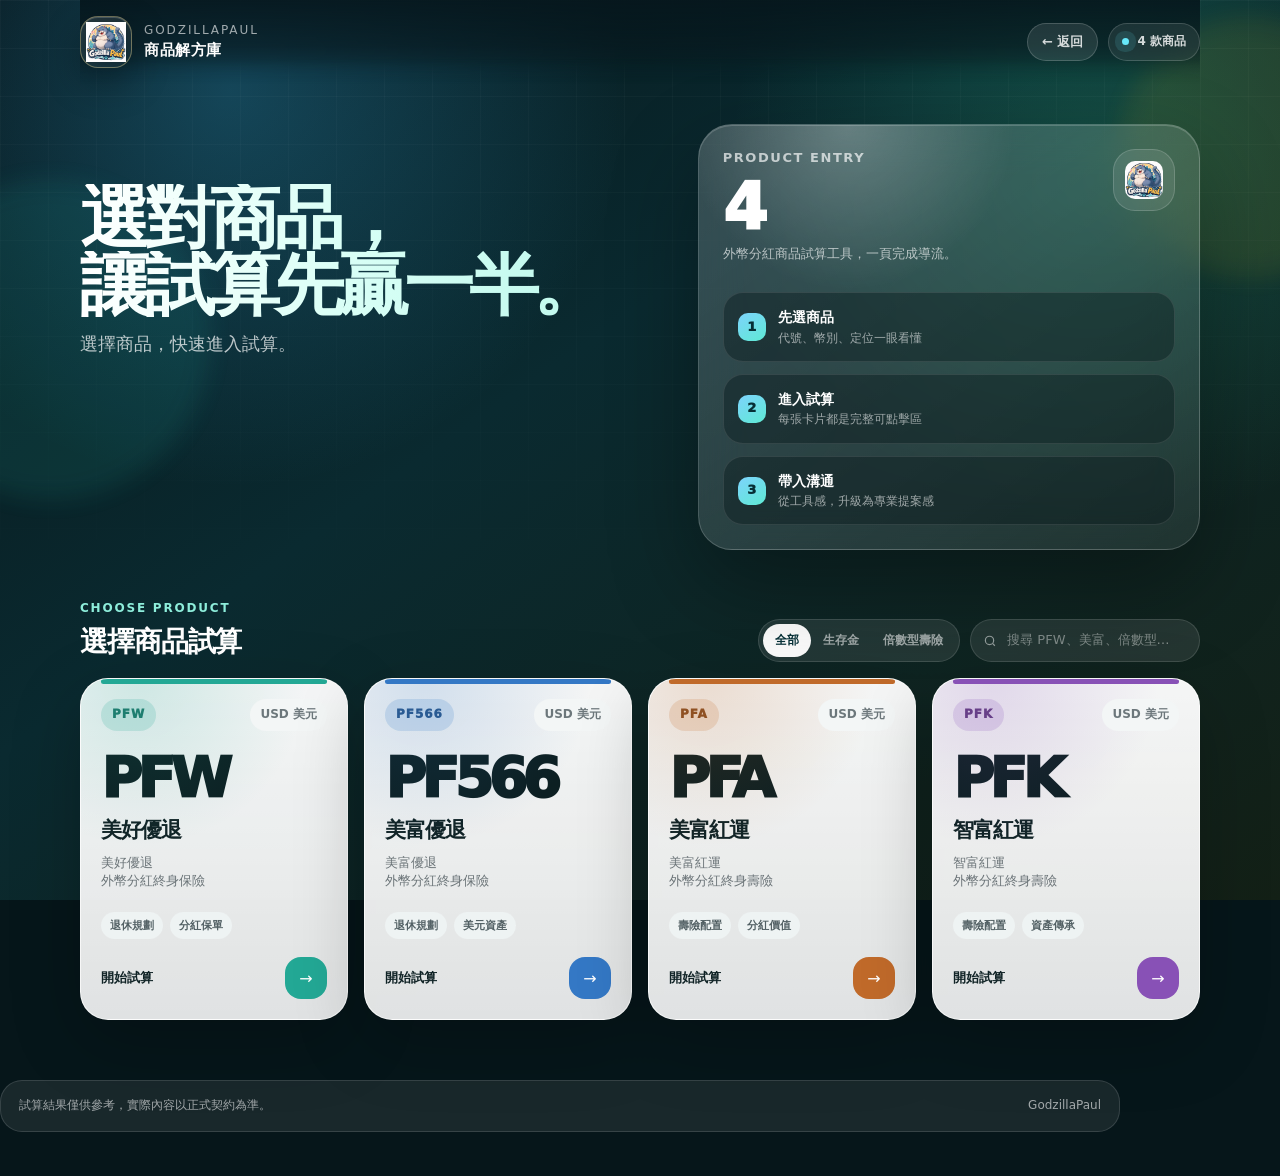
==== products.html @ 18b18536 "Add files via upload" ====
<!doctype html>
<html lang="zh-Hant">
<head>
<meta charset="utf-8">
<meta name="viewport" content="width=device-width, initial-scale=1, maximum-scale=1, user-scalable=no, viewport-fit=cover">
<meta name="theme-color" content="#062f35">
<link rel="icon" type="image/x-icon" href="favicon/favicon.ico">
<link rel="apple-touch-icon" sizes="180x180" href="favicon/icon-180x180.png">
<link rel="manifest" href="site.webmanifest">
<title>GodzillaPaul｜外幣商品試算入口</title>
<style>
*{box-sizing:border-box;-webkit-tap-highlight-color:transparent}html{scroll-behavior:smooth}body{margin:0;min-height:100vh;color:#f7fbfb;background:#06161a;font-family:"蘭亭黑-繁","Lantinghei TC","PingFang TC","Noto Sans TC","Microsoft JhengHei",system-ui,-apple-system,BlinkMacSystemFont,"Segoe UI",sans-serif;line-height:1.45;overflow-x:hidden}a{color:inherit;text-decoration:none}button,input{font:inherit}.app{position:relative;min-height:100vh;isolation:isolate}.app::before{content:"";position:fixed;inset:0;background:radial-gradient(circle at 18% 10%,rgba(56,189,248,.26),transparent 30%),radial-gradient(circle at 86% 18%,rgba(52,211,153,.22),transparent 28%),linear-gradient(145deg,#071519 0%,#0a2a30 42%,#132016 100%);z-index:-3}.app::after{content:"";position:fixed;inset:0;background-image:linear-gradient(rgba(255,255,255,.045) 1px,transparent 1px),linear-gradient(90deg,rgba(255,255,255,.04) 1px,transparent 1px);background-size:48px 48px;mask-image:linear-gradient(to bottom,rgba(0,0,0,.75),transparent 75%);z-index:-2}.orb{position:fixed;border-radius:999px;filter:blur(12px);opacity:.72;z-index:-1;pointer-events:none}.orb.one{width:320px;height:320px;left:-110px;top:180px;background:rgba(45,212,191,.14)}.orb.two{width:260px;height:260px;right:-100px;top:18px;background:rgba(250,204,21,.12)}.shell{width:min(1120px,calc(100% - 32px));margin:0 auto}.topbar{position:sticky;top:0;z-index:20;display:flex;align-items:center;justify-content:space-between;padding:clamp(10px,2vw,16px) 0;gap:14px;background:transparent;backdrop-filter:none}
.topbar::before{content:"";position:absolute;inset:0;background:linear-gradient(180deg,rgba(6,22,28,.88) 0%,rgba(6,22,28,.62) 55%,transparent 100%);backdrop-filter:blur(14px);-webkit-backdrop-filter:blur(14px);mask-image:linear-gradient(180deg,#000 0%,#000 70%,transparent 100%);z-index:-1;pointer-events:none}
.back-btn{display:inline-flex;align-items:center;gap:7px;padding:9px 14px;border-radius:999px;background:rgba(255,255,255,.10);border:1px solid rgba(255,255,255,.18);color:rgba(255,255,255,.82);font-size:13px;font-weight:850;transition:background .2s ease,transform .2s ease;white-space:nowrap;flex-shrink:0}
.back-btn:hover{background:rgba(255,255,255,.17);transform:translateX(-2px)}.brand{display:flex;align-items:center;gap:12px}.mark{width:46px;height:46px;border-radius:16px;display:grid;place-items:center;font-weight:950;letter-spacing:-.08em;background:linear-gradient(145deg,rgba(255,255,255,.92),rgba(255,255,255,.64));color:#063238;box-shadow:0 20px 50px rgba(0,0,0,.22),inset 0 1px 0 rgba(255,255,255,.78)}.brand small{display:block;color:rgba(255,255,255,.62);font-size:12px;letter-spacing:.16em;text-transform:uppercase}.brand strong{display:block;color:#fff;font-size:15px;letter-spacing:.04em}.top-actions{display:flex;align-items:center;gap:10px}.pill{display:inline-flex;align-items:center;gap:8px;padding:9px 13px;border:1px solid rgba(255,255,255,.16);border-radius:999px;background:rgba(255,255,255,.08);backdrop-filter:blur(18px);color:rgba(255,255,255,.82);font-size:12px;font-weight:750}.pulse{width:7px;height:7px;border-radius:50%;background:#67e8f9;box-shadow:0 0 0 7px rgba(103,232,249,.12)}.hero{position:relative;display:grid;grid-template-columns:1.08fr .92fr;gap:28px;align-items:stretch;padding:40px 0 28px}.hero-copy{padding:42px 0 28px}.eyebrow{display:inline-flex;align-items:center;gap:10px;padding:8px 12px;border-radius:999px;border:1px solid rgba(255,255,255,.16);background:rgba(255,255,255,.08);color:#b7f7ea;font-size:12px;font-weight:850;letter-spacing:.13em;text-transform:uppercase}.hero h1{margin:18px 0 14px;font-size:clamp(36px,6.2vw,70px);line-height:.95;letter-spacing:-.075em}.hero h1 span{display:block;background:linear-gradient(90deg,#fff 0%,#d9fff6 45%,#b7f7ea 100%);-webkit-background-clip:text;background-clip:text;color:transparent}.hero p{margin:0;max-width:680px;color:rgba(255,255,255,.72);font-size:clamp(15px,2vw,18px)}.hero-points{display:flex;flex-wrap:wrap;gap:10px;margin-top:24px}.point{display:inline-flex;align-items:center;gap:8px;padding:10px 13px;border-radius:14px;background:rgba(255,255,255,.08);border:1px solid rgba(255,255,255,.14);color:rgba(255,255,255,.82);font-size:13px;font-weight:750}.hero-panel{position:relative;border:1px solid rgba(255,255,255,.18);border-radius:34px;background:linear-gradient(145deg,rgba(255,255,255,.19),rgba(255,255,255,.07));box-shadow:0 35px 90px rgba(0,0,0,.33),inset 0 1px 0 rgba(255,255,255,.18);backdrop-filter:blur(24px);overflow:hidden;padding:24px}.hero-panel::before{content:"";position:absolute;inset:-1px;background:radial-gradient(circle at 30% 0%,rgba(255,255,255,.24),transparent 30%);pointer-events:none}.panel-head{position:relative;display:flex;align-items:start;justify-content:space-between;gap:18px}.panel-title{font-size:13px;color:rgba(255,255,255,.68);font-weight:800;letter-spacing:.12em}.panel-number{font-size:64px;line-height:.9;font-weight:950;letter-spacing:-.08em;color:#fff;margin-top:12px}.panel-note{margin-top:8px;color:rgba(255,255,255,.66);font-size:13px}.mini-logo{width:62px;height:62px;border-radius:22px;display:grid;place-items:center;background:rgba(255,255,255,.14);border:1px solid rgba(255,255,255,.18);color:#e9fffb;font-size:26px}.flow{position:relative;margin-top:28px;display:grid;gap:12px}.flow-step{display:flex;align-items:center;gap:12px;padding:14px;border-radius:20px;background:rgba(6,22,26,.38);border:1px solid rgba(255,255,255,.1)}.step-no{width:28px;height:28px;display:grid;place-items:center;border-radius:10px;background:linear-gradient(145deg,#7dd3fc,#5eead4);color:#062f35;font-weight:950;font-size:13px;flex:0 0 auto}.step-text strong{display:block;font-size:14px;color:#fff}.step-text span{display:block;margin-top:2px;font-size:12px;color:rgba(255,255,255,.58)}.section{padding:22px 0 60px}.section-head{display:flex;align-items:end;justify-content:space-between;gap:18px;margin-bottom:16px}.section-kicker{color:#8eeedb;font-size:12px;font-weight:900;letter-spacing:.15em;text-transform:uppercase}.section h2{margin:4px 0 0;color:#fff;font-size:28px;letter-spacing:-.04em}.tools{display:flex;align-items:center;gap:10px;flex-wrap:wrap}.seg{display:flex;padding:4px;border-radius:999px;background:rgba(255,255,255,.09);border:1px solid rgba(255,255,255,.13)}.seg button{border:0;border-radius:999px;background:transparent;color:rgba(255,255,255,.58);font-size:12px;font-weight:850;padding:8px 12px;cursor:pointer}.seg button.active{background:#fff;color:#073239}.search{min-width:230px;display:flex;align-items:center;gap:8px;padding:10px 12px;border-radius:999px;background:rgba(255,255,255,.09);border:1px solid rgba(255,255,255,.13);color:rgba(255,255,255,.72)}.search svg{width:16px;height:16px;opacity:.7}.search input{width:100%;border:0;outline:0;background:transparent;color:#fff;font-size:13px}.search input::placeholder{color:rgba(255,255,255,.43)}.grid{display:grid;grid-template-columns:repeat(4,1fr);gap:16px}.card{--c:#2dd4bf;--soft:rgba(45,212,191,.15);position:relative;min-height:310px;display:flex;flex-direction:column;padding:20px;border-radius:28px;background:linear-gradient(180deg,rgba(255,255,255,.96),rgba(255,255,255,.88));color:#102326;border:1px solid rgba(255,255,255,.72);box-shadow:0 22px 70px rgba(0,0,0,.22);overflow:hidden;transition:transform .24s ease,box-shadow .24s ease}.card::before{content:"";position:absolute;inset:0;background:radial-gradient(circle at 22% 0%,var(--soft),transparent 42%);pointer-events:none}.card::after{content:"";position:absolute;left:20px;right:20px;top:0;height:5px;border-radius:999px;background:var(--c)}.card:hover{transform:translateY(-7px);box-shadow:0 32px 90px rgba(0,0,0,.34)}.card:focus-visible{outline:4px solid rgba(125,211,252,.65);outline-offset:4px}.card-pfw{--c:#23a895;--soft:rgba(35,168,149,.18)}.card-pf566{--c:#3478c5;--soft:rgba(52,120,197,.18)}.card-pfa{--c:#c06a2a;--soft:rgba(192,106,42,.18)}.card-pfk{--c:#8851b6;--soft:rgba(136,81,182,.18)}.card-top{position:relative;display:flex;justify-content:space-between;align-items:center;gap:8px}.badge{display:inline-flex;align-items:center;padding:7px 11px;border-radius:999px;background:var(--soft);color:color-mix(in srgb,var(--c) 72%,#111);font-size:12px;font-weight:950;letter-spacing:.08em}.currency{display:inline-flex;align-items:center;padding:7px 10px;border-radius:999px;background:#f3f6f6;color:#6c777b;font-size:12px;font-weight:850}.product-code{margin-top:22px;font-size:clamp(42px,5vw,56px);line-height:.9;font-weight:1000;letter-spacing:-.09em;color:#0c1f22}.product-name{margin-top:12px;font-size:21px;font-weight:950;letter-spacing:-.04em;color:#102326}.product-full{margin-top:8px;color:#6a7377;font-size:13px;min-height:42px}.tags{display:flex;flex-wrap:wrap;gap:7px;margin-top:16px}.tag{padding:6px 9px;border-radius:999px;background:#eef3f3;color:#526064;font-size:11px;font-weight:800}.cta{margin-top:auto;display:flex;align-items:center;justify-content:space-between;gap:12px;padding-top:18px}.cta-text{font-size:13px;font-weight:950;color:#102326}.arrow{width:42px;height:42px;border-radius:16px;display:grid;place-items:center;background:var(--c);color:#fff;transition:transform .24s ease}.card:hover .arrow{transform:translateX(4px)}.footer-card{margin:0 0 44px;padding:16px 18px;border-radius:22px;background:rgba(255,255,255,.08);border:1px solid rgba(255,255,255,.13);color:rgba(255,255,255,.6);font-size:12px;display:flex;align-items:center;justify-content:space-between;gap:14px}.footer-card strong{color:#fff}.empty{display:none;padding:32px;text-align:center;border:1px dashed rgba(255,255,255,.2);border-radius:28px;color:rgba(255,255,255,.68);background:rgba(255,255,255,.06)}@media (max-width:980px){.hero{grid-template-columns:1fr}.hero-copy{padding-bottom:0}.grid{grid-template-columns:repeat(2,1fr)}}@media (max-width:620px){.shell{width:min(100% - 24px,1120px)}.topbar{align-items:center}.top-actions .pill{display:none}.hero{padding-top:10px}.hero-copy{padding-top:18px}.hero h1{font-size:44px}.hero-panel{border-radius:28px;padding:18px}.panel-number{font-size:52px}.section-head{align-items:flex-start;flex-direction:column}.tools{width:100%}.search{width:100%}.grid{grid-template-columns:1fr}.card{min-height:280px;border-radius:26px}.footer-card{align-items:flex-start;flex-direction:column}}@media (prefers-reduced-motion:reduce){*{scroll-behavior:auto!important;transition:none!important;animation:none!important}}

/* ── Synced logo badge (matches index.html) ── */
html{overflow-x:hidden;max-width:100vw}
body{overflow-x:hidden;max-width:100vw;touch-action:pan-y}
.brand-badge{
  position:relative;
  width:clamp(42px,6vw,52px);height:clamp(42px,6vw,52px);
  border-radius:clamp(14px,2.5vw,18px);padding:5px;flex-shrink:0;
  background:linear-gradient(145deg,rgba(255,255,255,.12),rgba(255,255,255,.035));
  border:1px solid rgba(246,220,148,.38);
  box-shadow:0 14px 38px rgba(0,0,0,.32),inset 0 1px 0 rgba(255,255,255,.18);
  backdrop-filter:blur(14px);overflow:hidden;
}
.brand-badge::before{content:"";position:absolute;inset:5px;border-radius:13px;background:rgba(255,255,255,.96);z-index:0}
.brand-badge::after{content:"";position:absolute;top:-70%;left:-120%;width:72%;height:240%;background:linear-gradient(90deg,transparent,rgba(255,255,255,.45),transparent);transform:rotate(24deg);transition:left .75s ease;z-index:2;pointer-events:none}
.brand:hover .brand-badge::after{left:135%}
.brand-badge img{position:relative;z-index:1;width:100%;height:100%;object-fit:contain;display:block;filter:drop-shadow(0 2px 4px rgba(0,0,0,.16))}
</style>
</head>
<body>
<div class="app">
  <div class="orb one"></div><div class="orb two"></div>
  <header class="shell topbar" aria-label="頁首">
    <a class="brand" href="#products" aria-label="回到商品選擇">
      <div class="brand-badge">
        <img src="favicon/icon-512x512.png" alt="GodzillaPaul Logo" width="52" height="52">
      </div>
      <div><small>GODZILLAPAUL</small><strong>商品解方庫</strong></div>
    </a>
    <div class="top-actions" style="display:flex;align-items:center;gap:10px">
      <a class="back-btn" href="./index.html" aria-label="返回主頁">← 返回</a>
      <span class="pill"><span class="pulse"></span>4 款商品</span>
    </div>
  </header>

  <main>
    <section class="shell hero">
      <div class="hero-copy">
        <h1><span>選對商品，</span><span>讓試算先贏一半。</span></h1>
        <p>選擇商品，快速進入試算。</p>
      </div>
      <aside class="hero-panel" aria-label="使用流程">
        <div class="panel-head">
          <div><div class="panel-title">PRODUCT ENTRY</div><div class="panel-number">4</div><div class="panel-note">外幣分紅商品試算工具，一頁完成導流。</div></div>
          <div class="mini-logo" style="background:rgba(255,255,255,.10);border:1px solid rgba(255,255,255,.16)"><img src="favicon/icon-512x512.png" alt="GP" style="width:38px;height:38px;object-fit:contain;border-radius:10px;display:block"></div>
        </div>
        <div class="flow">
          <div class="flow-step"><div class="step-no">1</div><div class="step-text"><strong>先選商品</strong><span>代號、幣別、定位一眼看懂</span></div></div>
          <div class="flow-step"><div class="step-no">2</div><div class="step-text"><strong>進入試算</strong><span>每張卡片都是完整可點擊區</span></div></div>
          <div class="flow-step"><div class="step-no">3</div><div class="step-text"><strong>帶入溝通</strong><span>從工具感，升級為專業提案感</span></div></div>
        </div>
      </aside>
    </section>

    <section class="shell section" id="products">
      <div class="section-head">
        <div><div class="section-kicker">Choose Product</div><h2>選擇商品試算</h2></div>
        <div class="tools">
          <div class="seg" role="tablist" aria-label="商品分類">
            <button class="active" data-filter="all" type="button">全部</button>
            <button data-filter="survival" type="button">生存金</button>
            <button data-filter="multiple" type="button">倍數型壽險</button>
          </div>
          <label class="search" aria-label="搜尋商品">
            <svg viewBox="0 0 24 24" fill="none" stroke="currentColor" stroke-width="2"><circle cx="11" cy="11" r="7"></circle><path d="m20 20-3.5-3.5"></path></svg>
            <input id="searchInput" autocomplete="off" placeholder="搜尋 PFW、美富、倍數型…">
          </label>
        </div>
      </div>

      <div class="grid" id="productGrid">
        <a class="card card-pfw" data-type="survival" data-keywords="PFW 美好優退 美好優退 外幣分紅終身保險 美元" href="https://godzillapaul.github.io/PFWX/" target="_blank" rel="noopener">
          <div class="card-top"><span class="badge">PFW</span><span class="currency">USD 美元</span></div>
          <div class="product-code">PFW</div><div class="product-name">美好優退</div><div class="product-full">美好優退<br>外幣分紅終身保險</div>
          <div class="tags"><span class="tag">退休規劃</span><span class="tag">分紅保單</span></div>
          <div class="cta"><span class="cta-text">開始試算</span><span class="arrow">→</span></div>
        </a>
        <a class="card card-pf566" data-type="survival" data-keywords="PF566 美富優退 美富優退 外幣分紅終身保險 美元" href="https://godzillapaul.github.io/PF566/" target="_blank" rel="noopener">
          <div class="card-top"><span class="badge">PF566</span><span class="currency">USD 美元</span></div>
          <div class="product-code">PF566</div><div class="product-name">美富優退</div><div class="product-full">美富優退<br>外幣分紅終身保險</div>
          <div class="tags"><span class="tag">退休規劃</span><span class="tag">美元資產</span></div>
          <div class="cta"><span class="cta-text">開始試算</span><span class="arrow">→</span></div>
        </a>
        <a class="card card-pfa" data-type="multiple" data-keywords="PFA 美富紅運 美富紅運 外幣分紅終身壽險 美元" href="https://godzillapaul.github.io/PFA3-6/" target="_blank" rel="noopener">
          <div class="card-top"><span class="badge">PFA</span><span class="currency">USD 美元</span></div>
          <div class="product-code">PFA</div><div class="product-name">美富紅運</div><div class="product-full">美富紅運<br>外幣分紅終身壽險</div>
          <div class="tags"><span class="tag">壽險配置</span><span class="tag">分紅價值</span></div>
          <div class="cta"><span class="cta-text">開始試算</span><span class="arrow">→</span></div>
        </a>
        <a class="card card-pfk" data-type="multiple" data-keywords="PFK 智富紅運 智富紅運 外幣分紅終身壽險 美元" href="https://godzillapaul.github.io/PFK1-2.index/" target="_blank" rel="noopener">
          <div class="card-top"><span class="badge">PFK</span><span class="currency">USD 美元</span></div>
          <div class="product-code">PFK</div><div class="product-name">智富紅運</div><div class="product-full">智富紅運<br>外幣分紅終身壽險</div>
          <div class="tags"><span class="tag">壽險配置</span><span class="tag">資產傳承</span></div>
          <div class="cta"><span class="cta-text">開始試算</span><span class="arrow">→</span></div>
        </a>
      </div>
      <div class="empty" id="emptyState">找不到符合的商品。換個關鍵字試試，別讓搜尋框比客戶還難搞。</div>
    </section>

    <footer class="shell footer-card"><span>試算結果僅供參考，實際內容以正式契約為準。</span><span>GodzillaPaul</span></footer>
  </main>
</div>
<script>
const cards=[...document.querySelectorAll('.card')];
const buttons=[...document.querySelectorAll('.seg button')];
const input=document.getElementById('searchInput');
const empty=document.getElementById('emptyState');
let active='all';
function applyFilter(){
  const q=(input.value||'').trim().toLowerCase();
  let shown=0;
  cards.forEach(card=>{
    const okType=active==='all'||card.dataset.type===active;
    const okText=!q||(card.dataset.keywords||'').toLowerCase().includes(q);
    const show=okType&&okText;
    card.style.display=show?'flex':'none';
    if(show) shown++;
  });
  empty.style.display=shown?'none':'block';
}
buttons.forEach(btn=>btn.addEventListener('click',()=>{
  buttons.forEach(b=>b.classList.remove('active'));
  btn.classList.add('active');
  active=btn.dataset.filter;
  applyFilter();
}));
input.addEventListener('input',applyFilter);
</script>
</body>
</html>
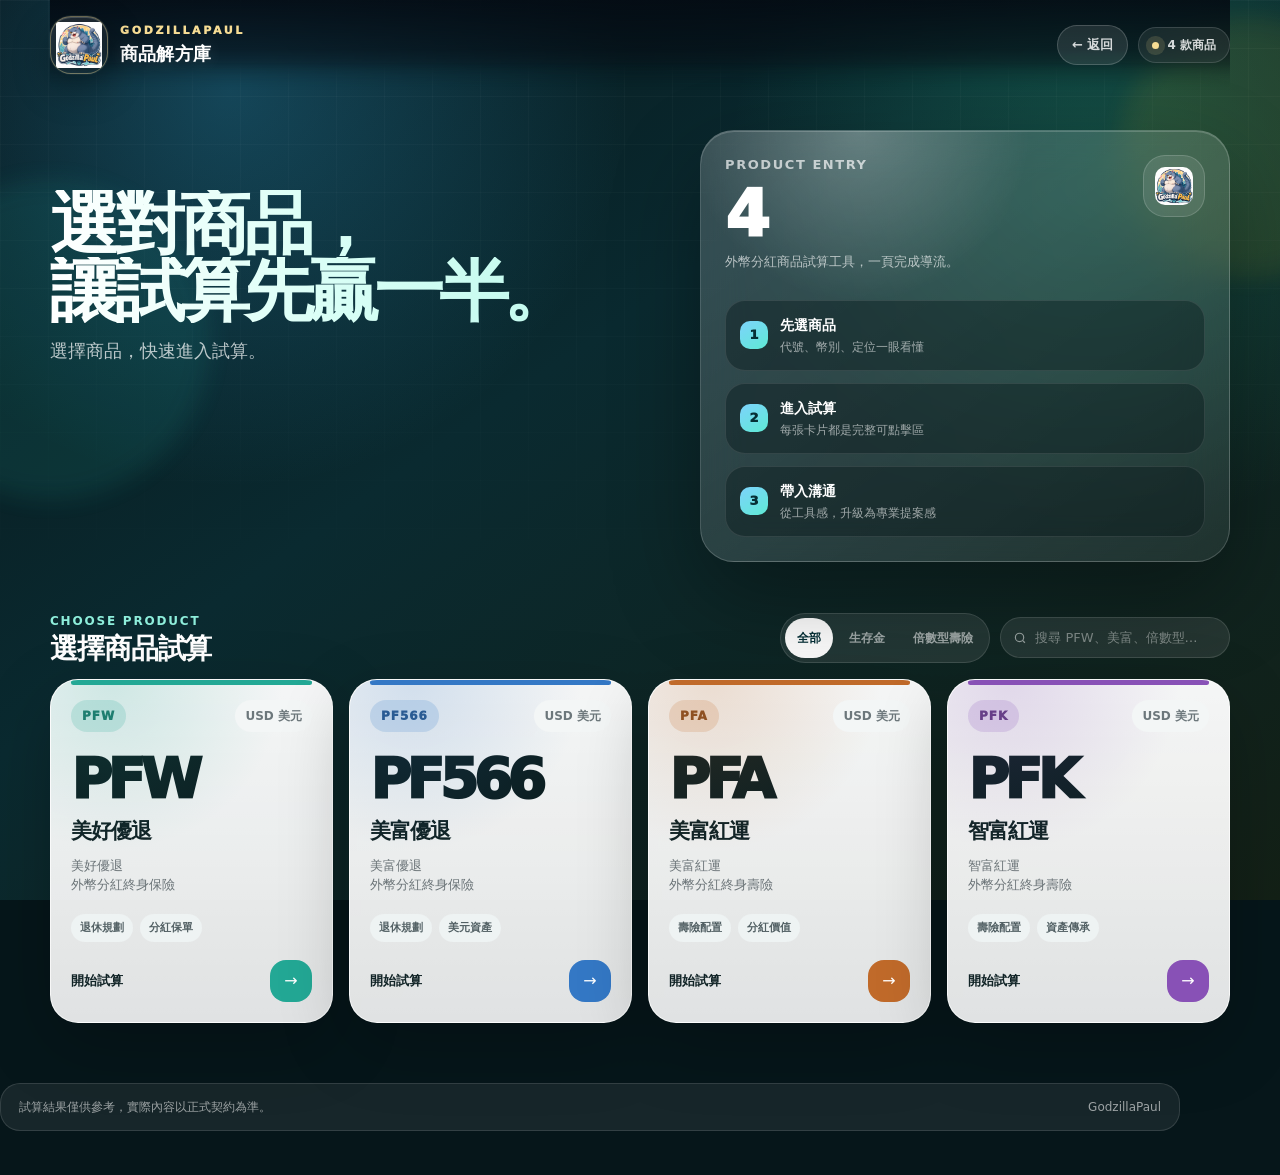
==== commit b8e727ec: "Add files via upload" ====
--- a/products.html
+++ b/products.html
@@ -4,43 +4,49 @@
 <meta charset="utf-8">
 <meta name="viewport" content="width=device-width, initial-scale=1, maximum-scale=1, user-scalable=no, viewport-fit=cover">
 <meta name="theme-color" content="#062f35">
+<title>GodzillaPaul｜外幣商品試算入口</title>
+
+<!-- ── Favicon / PWA icons ── -->
 <link rel="icon" type="image/x-icon" href="favicon/favicon.ico">
+<link rel="icon" type="image/png" sizes="16x16" href="favicon/favicon-16x16.png">
+<link rel="icon" type="image/png" sizes="32x32" href="favicon/favicon-32x32.png">
+<link rel="icon" type="image/png" sizes="48x48" href="favicon/favicon-48x48.png">
+<!-- Apple Touch Icons -->
+<link rel="apple-touch-icon" sizes="57x57"   href="favicon/icon-57x57.png">
+<link rel="apple-touch-icon" sizes="60x60"   href="favicon/icon-60x60.png">
+<link rel="apple-touch-icon" sizes="72x72"   href="favicon/icon-72x72.png">
+<link rel="apple-touch-icon" sizes="76x76"   href="favicon/icon-76x76.png">
+<link rel="apple-touch-icon" sizes="114x114" href="favicon/icon-114x114.png">
+<link rel="apple-touch-icon" sizes="120x120" href="favicon/icon-120x120.png">
+<link rel="apple-touch-icon" sizes="144x144" href="favicon/icon-144x144.png">
+<link rel="apple-touch-icon" sizes="152x152" href="favicon/icon-152x152.png">
+<link rel="apple-touch-icon" sizes="167x167" href="favicon/icon-167x167.png">
 <link rel="apple-touch-icon" sizes="180x180" href="favicon/icon-180x180.png">
+<!-- Android / PWA -->
+<link rel="icon" type="image/png" sizes="96x96"   href="favicon/icon-96x96.png">
+<link rel="icon" type="image/png" sizes="192x192" href="favicon/icon-192x192.png">
+<link rel="icon" type="image/png" sizes="256x256" href="favicon/icon-256x256.png">
+<link rel="icon" type="image/png" sizes="512x512" href="favicon/icon-512x512.png">
 <link rel="manifest" href="site.webmanifest">
-<title>GodzillaPaul｜外幣商品試算入口</title>
-<style>
-*{box-sizing:border-box;-webkit-tap-highlight-color:transparent}html{scroll-behavior:smooth}body{margin:0;min-height:100vh;color:#f7fbfb;background:#06161a;font-family:"蘭亭黑-繁","Lantinghei TC","PingFang TC","Noto Sans TC","Microsoft JhengHei",system-ui,-apple-system,BlinkMacSystemFont,"Segoe UI",sans-serif;line-height:1.45;overflow-x:hidden}a{color:inherit;text-decoration:none}button,input{font:inherit}.app{position:relative;min-height:100vh;isolation:isolate}.app::before{content:"";position:fixed;inset:0;background:radial-gradient(circle at 18% 10%,rgba(56,189,248,.26),transparent 30%),radial-gradient(circle at 86% 18%,rgba(52,211,153,.22),transparent 28%),linear-gradient(145deg,#071519 0%,#0a2a30 42%,#132016 100%);z-index:-3}.app::after{content:"";position:fixed;inset:0;background-image:linear-gradient(rgba(255,255,255,.045) 1px,transparent 1px),linear-gradient(90deg,rgba(255,255,255,.04) 1px,transparent 1px);background-size:48px 48px;mask-image:linear-gradient(to bottom,rgba(0,0,0,.75),transparent 75%);z-index:-2}.orb{position:fixed;border-radius:999px;filter:blur(12px);opacity:.72;z-index:-1;pointer-events:none}.orb.one{width:320px;height:320px;left:-110px;top:180px;background:rgba(45,212,191,.14)}.orb.two{width:260px;height:260px;right:-100px;top:18px;background:rgba(250,204,21,.12)}.shell{width:min(1120px,calc(100% - 32px));margin:0 auto}.topbar{position:sticky;top:0;z-index:20;display:flex;align-items:center;justify-content:space-between;padding:clamp(10px,2vw,16px) 0;gap:14px;background:transparent;backdrop-filter:none}
-.topbar::before{content:"";position:absolute;inset:0;background:linear-gradient(180deg,rgba(6,22,28,.88) 0%,rgba(6,22,28,.62) 55%,transparent 100%);backdrop-filter:blur(14px);-webkit-backdrop-filter:blur(14px);mask-image:linear-gradient(180deg,#000 0%,#000 70%,transparent 100%);z-index:-1;pointer-events:none}
-.back-btn{display:inline-flex;align-items:center;gap:7px;padding:9px 14px;border-radius:999px;background:rgba(255,255,255,.10);border:1px solid rgba(255,255,255,.18);color:rgba(255,255,255,.82);font-size:13px;font-weight:850;transition:background .2s ease,transform .2s ease;white-space:nowrap;flex-shrink:0}
-.back-btn:hover{background:rgba(255,255,255,.17);transform:translateX(-2px)}.brand{display:flex;align-items:center;gap:12px}.mark{width:46px;height:46px;border-radius:16px;display:grid;place-items:center;font-weight:950;letter-spacing:-.08em;background:linear-gradient(145deg,rgba(255,255,255,.92),rgba(255,255,255,.64));color:#063238;box-shadow:0 20px 50px rgba(0,0,0,.22),inset 0 1px 0 rgba(255,255,255,.78)}.brand small{display:block;color:rgba(255,255,255,.62);font-size:12px;letter-spacing:.16em;text-transform:uppercase}.brand strong{display:block;color:#fff;font-size:15px;letter-spacing:.04em}.top-actions{display:flex;align-items:center;gap:10px}.pill{display:inline-flex;align-items:center;gap:8px;padding:9px 13px;border:1px solid rgba(255,255,255,.16);border-radius:999px;background:rgba(255,255,255,.08);backdrop-filter:blur(18px);color:rgba(255,255,255,.82);font-size:12px;font-weight:750}.pulse{width:7px;height:7px;border-radius:50%;background:#67e8f9;box-shadow:0 0 0 7px rgba(103,232,249,.12)}.hero{position:relative;display:grid;grid-template-columns:1.08fr .92fr;gap:28px;align-items:stretch;padding:40px 0 28px}.hero-copy{padding:42px 0 28px}.eyebrow{display:inline-flex;align-items:center;gap:10px;padding:8px 12px;border-radius:999px;border:1px solid rgba(255,255,255,.16);background:rgba(255,255,255,.08);color:#b7f7ea;font-size:12px;font-weight:850;letter-spacing:.13em;text-transform:uppercase}.hero h1{margin:18px 0 14px;font-size:clamp(36px,6.2vw,70px);line-height:.95;letter-spacing:-.075em}.hero h1 span{display:block;background:linear-gradient(90deg,#fff 0%,#d9fff6 45%,#b7f7ea 100%);-webkit-background-clip:text;background-clip:text;color:transparent}.hero p{margin:0;max-width:680px;color:rgba(255,255,255,.72);font-size:clamp(15px,2vw,18px)}.hero-points{display:flex;flex-wrap:wrap;gap:10px;margin-top:24px}.point{display:inline-flex;align-items:center;gap:8px;padding:10px 13px;border-radius:14px;background:rgba(255,255,255,.08);border:1px solid rgba(255,255,255,.14);color:rgba(255,255,255,.82);font-size:13px;font-weight:750}.hero-panel{position:relative;border:1px solid rgba(255,255,255,.18);border-radius:34px;background:linear-gradient(145deg,rgba(255,255,255,.19),rgba(255,255,255,.07));box-shadow:0 35px 90px rgba(0,0,0,.33),inset 0 1px 0 rgba(255,255,255,.18);backdrop-filter:blur(24px);overflow:hidden;padding:24px}.hero-panel::before{content:"";position:absolute;inset:-1px;background:radial-gradient(circle at 30% 0%,rgba(255,255,255,.24),transparent 30%);pointer-events:none}.panel-head{position:relative;display:flex;align-items:start;justify-content:space-between;gap:18px}.panel-title{font-size:13px;color:rgba(255,255,255,.68);font-weight:800;letter-spacing:.12em}.panel-number{font-size:64px;line-height:.9;font-weight:950;letter-spacing:-.08em;color:#fff;margin-top:12px}.panel-note{margin-top:8px;color:rgba(255,255,255,.66);font-size:13px}.mini-logo{width:62px;height:62px;border-radius:22px;display:grid;place-items:center;background:rgba(255,255,255,.14);border:1px solid rgba(255,255,255,.18);color:#e9fffb;font-size:26px}.flow{position:relative;margin-top:28px;display:grid;gap:12px}.flow-step{display:flex;align-items:center;gap:12px;padding:14px;border-radius:20px;background:rgba(6,22,26,.38);border:1px solid rgba(255,255,255,.1)}.step-no{width:28px;height:28px;display:grid;place-items:center;border-radius:10px;background:linear-gradient(145deg,#7dd3fc,#5eead4);color:#062f35;font-weight:950;font-size:13px;flex:0 0 auto}.step-text strong{display:block;font-size:14px;color:#fff}.step-text span{display:block;margin-top:2px;font-size:12px;color:rgba(255,255,255,.58)}.section{padding:22px 0 60px}.section-head{display:flex;align-items:end;justify-content:space-between;gap:18px;margin-bottom:16px}.section-kicker{color:#8eeedb;font-size:12px;font-weight:900;letter-spacing:.15em;text-transform:uppercase}.section h2{margin:4px 0 0;color:#fff;font-size:28px;letter-spacing:-.04em}.tools{display:flex;align-items:center;gap:10px;flex-wrap:wrap}.seg{display:flex;padding:4px;border-radius:999px;background:rgba(255,255,255,.09);border:1px solid rgba(255,255,255,.13)}.seg button{border:0;border-radius:999px;background:transparent;color:rgba(255,255,255,.58);font-size:12px;font-weight:850;padding:8px 12px;cursor:pointer}.seg button.active{background:#fff;color:#073239}.search{min-width:230px;display:flex;align-items:center;gap:8px;padding:10px 12px;border-radius:999px;background:rgba(255,255,255,.09);border:1px solid rgba(255,255,255,.13);color:rgba(255,255,255,.72)}.search svg{width:16px;height:16px;opacity:.7}.search input{width:100%;border:0;outline:0;background:transparent;color:#fff;font-size:13px}.search input::placeholder{color:rgba(255,255,255,.43)}.grid{display:grid;grid-template-columns:repeat(4,1fr);gap:16px}.card{--c:#2dd4bf;--soft:rgba(45,212,191,.15);position:relative;min-height:310px;display:flex;flex-direction:column;padding:20px;border-radius:28px;background:linear-gradient(180deg,rgba(255,255,255,.96),rgba(255,255,255,.88));color:#102326;border:1px solid rgba(255,255,255,.72);box-shadow:0 22px 70px rgba(0,0,0,.22);overflow:hidden;transition:transform .24s ease,box-shadow .24s ease}.card::before{content:"";position:absolute;inset:0;background:radial-gradient(circle at 22% 0%,var(--soft),transparent 42%);pointer-events:none}.card::after{content:"";position:absolute;left:20px;right:20px;top:0;height:5px;border-radius:999px;background:var(--c)}.card:hover{transform:translateY(-7px);box-shadow:0 32px 90px rgba(0,0,0,.34)}.card:focus-visible{outline:4px solid rgba(125,211,252,.65);outline-offset:4px}.card-pfw{--c:#23a895;--soft:rgba(35,168,149,.18)}.card-pf566{--c:#3478c5;--soft:rgba(52,120,197,.18)}.card-pfa{--c:#c06a2a;--soft:rgba(192,106,42,.18)}.card-pfk{--c:#8851b6;--soft:rgba(136,81,182,.18)}.card-top{position:relative;display:flex;justify-content:space-between;align-items:center;gap:8px}.badge{display:inline-flex;align-items:center;padding:7px 11px;border-radius:999px;background:var(--soft);color:color-mix(in srgb,var(--c) 72%,#111);font-size:12px;font-weight:950;letter-spacing:.08em}.currency{display:inline-flex;align-items:center;padding:7px 10px;border-radius:999px;background:#f3f6f6;color:#6c777b;font-size:12px;font-weight:850}.product-code{margin-top:22px;font-size:clamp(42px,5vw,56px);line-height:.9;font-weight:1000;letter-spacing:-.09em;color:#0c1f22}.product-name{margin-top:12px;font-size:21px;font-weight:950;letter-spacing:-.04em;color:#102326}.product-full{margin-top:8px;color:#6a7377;font-size:13px;min-height:42px}.tags{display:flex;flex-wrap:wrap;gap:7px;margin-top:16px}.tag{padding:6px 9px;border-radius:999px;background:#eef3f3;color:#526064;font-size:11px;font-weight:800}.cta{margin-top:auto;display:flex;align-items:center;justify-content:space-between;gap:12px;padding-top:18px}.cta-text{font-size:13px;font-weight:950;color:#102326}.arrow{width:42px;height:42px;border-radius:16px;display:grid;place-items:center;background:var(--c);color:#fff;transition:transform .24s ease}.card:hover .arrow{transform:translateX(4px)}.footer-card{margin:0 0 44px;padding:16px 18px;border-radius:22px;background:rgba(255,255,255,.08);border:1px solid rgba(255,255,255,.13);color:rgba(255,255,255,.6);font-size:12px;display:flex;align-items:center;justify-content:space-between;gap:14px}.footer-card strong{color:#fff}.empty{display:none;padding:32px;text-align:center;border:1px dashed rgba(255,255,255,.2);border-radius:28px;color:rgba(255,255,255,.68);background:rgba(255,255,255,.06)}@media (max-width:980px){.hero{grid-template-columns:1fr}.hero-copy{padding-bottom:0}.grid{grid-template-columns:repeat(2,1fr)}}@media (max-width:620px){.shell{width:min(100% - 24px,1120px)}.topbar{align-items:center}.top-actions .pill{display:none}.hero{padding-top:10px}.hero-copy{padding-top:18px}.hero h1{font-size:44px}.hero-panel{border-radius:28px;padding:18px}.panel-number{font-size:52px}.section-head{align-items:flex-start;flex-direction:column}.tools{width:100%}.search{width:100%}.grid{grid-template-columns:1fr}.card{min-height:280px;border-radius:26px}.footer-card{align-items:flex-start;flex-direction:column}}@media (prefers-reduced-motion:reduce){*{scroll-behavior:auto!important;transition:none!important;animation:none!important}}
 
-/* ── Synced logo badge (matches index.html) ── */
-html{overflow-x:hidden;max-width:100vw}
-body{overflow-x:hidden;max-width:100vw;touch-action:pan-y}
-.brand-badge{
-  position:relative;
-  width:clamp(42px,6vw,52px);height:clamp(42px,6vw,52px);
-  border-radius:clamp(14px,2.5vw,18px);padding:5px;flex-shrink:0;
-  background:linear-gradient(145deg,rgba(255,255,255,.12),rgba(255,255,255,.035));
-  border:1px solid rgba(246,220,148,.38);
-  box-shadow:0 14px 38px rgba(0,0,0,.32),inset 0 1px 0 rgba(255,255,255,.18);
-  backdrop-filter:blur(14px);overflow:hidden;
-}
-.brand-badge::before{content:"";position:absolute;inset:5px;border-radius:13px;background:rgba(255,255,255,.96);z-index:0}
-.brand-badge::after{content:"";position:absolute;top:-70%;left:-120%;width:72%;height:240%;background:linear-gradient(90deg,transparent,rgba(255,255,255,.45),transparent);transform:rotate(24deg);transition:left .75s ease;z-index:2;pointer-events:none}
-.brand:hover .brand-badge::after{left:135%}
-.brand-badge img{position:relative;z-index:1;width:100%;height:100%;object-fit:contain;display:block;filter:drop-shadow(0 2px 4px rgba(0,0,0,.16))}
-</style>
+<!-- ── Stylesheets ── -->
+<link rel="stylesheet" href="css/base.css">
+<link rel="stylesheet" href="css/products.css">
 </head>
 <body>
 <div class="app">
-  <div class="orb one"></div><div class="orb two"></div>
+  <div class="orb one"></div>
+  <div class="orb two"></div>
+
   <header class="shell topbar" aria-label="頁首">
     <a class="brand" href="#products" aria-label="回到商品選擇">
       <div class="brand-badge">
         <img src="favicon/icon-512x512.png" alt="GodzillaPaul Logo" width="52" height="52">
       </div>
-      <div><small>GODZILLAPAUL</small><strong>商品解方庫</strong></div>
+      <div>
+        <small>GODZILLAPAUL</small>
+        <strong>商品解方庫</strong>
+      </div>
     </a>
     <div class="top-actions" style="display:flex;align-items:center;gap:10px">
       <a class="back-btn" href="./index.html" aria-label="返回主頁">← 返回</a>
@@ -51,95 +57,120 @@
   <main>
     <section class="shell hero">
       <div class="hero-copy">
-        <h1><span>選對商品，</span><span>讓試算先贏一半。</span></h1>
+        <h1>
+          <span>選對商品，</span>
+          <span>讓試算先贏一半。</span>
+        </h1>
         <p>選擇商品，快速進入試算。</p>
       </div>
+
       <aside class="hero-panel" aria-label="使用流程">
         <div class="panel-head">
-          <div><div class="panel-title">PRODUCT ENTRY</div><div class="panel-number">4</div><div class="panel-note">外幣分紅商品試算工具，一頁完成導流。</div></div>
-          <div class="mini-logo" style="background:rgba(255,255,255,.10);border:1px solid rgba(255,255,255,.16)"><img src="favicon/icon-512x512.png" alt="GP" style="width:38px;height:38px;object-fit:contain;border-radius:10px;display:block"></div>
+          <div>
+            <div class="panel-title">PRODUCT ENTRY</div>
+            <div class="panel-number">4</div>
+            <div class="panel-note">外幣分紅商品試算工具，一頁完成導流。</div>
+          </div>
+          <div class="mini-logo" style="background:rgba(255,255,255,.10);border:1px solid rgba(255,255,255,.16)">
+            <img src="favicon/icon-512x512.png" alt="GP" style="width:38px;height:38px;object-fit:contain;border-radius:10px;display:block">
+          </div>
         </div>
         <div class="flow">
-          <div class="flow-step"><div class="step-no">1</div><div class="step-text"><strong>先選商品</strong><span>代號、幣別、定位一眼看懂</span></div></div>
-          <div class="flow-step"><div class="step-no">2</div><div class="step-text"><strong>進入試算</strong><span>每張卡片都是完整可點擊區</span></div></div>
-          <div class="flow-step"><div class="step-no">3</div><div class="step-text"><strong>帶入溝通</strong><span>從工具感，升級為專業提案感</span></div></div>
+          <div class="flow-step">
+            <div class="step-no">1</div>
+            <div class="step-text"><strong>先選商品</strong><span>代號、幣別、定位一眼看懂</span></div>
+          </div>
+          <div class="flow-step">
+            <div class="step-no">2</div>
+            <div class="step-text"><strong>進入試算</strong><span>每張卡片都是完整可點擊區</span></div>
+          </div>
+          <div class="flow-step">
+            <div class="step-no">3</div>
+            <div class="step-text"><strong>帶入溝通</strong><span>從工具感，升級為專業提案感</span></div>
+          </div>
         </div>
       </aside>
     </section>
 
     <section class="shell section" id="products">
       <div class="section-head">
-        <div><div class="section-kicker">Choose Product</div><h2>選擇商品試算</h2></div>
+        <div>
+          <div class="section-kicker">Choose Product</div>
+          <h2>選擇商品試算</h2>
+        </div>
         <div class="tools">
           <div class="seg" role="tablist" aria-label="商品分類">
-            <button class="active" data-filter="all" type="button">全部</button>
+            <button class="active" data-filter="all"      type="button">全部</button>
             <button data-filter="survival" type="button">生存金</button>
             <button data-filter="multiple" type="button">倍數型壽險</button>
           </div>
           <label class="search" aria-label="搜尋商品">
-            <svg viewBox="0 0 24 24" fill="none" stroke="currentColor" stroke-width="2"><circle cx="11" cy="11" r="7"></circle><path d="m20 20-3.5-3.5"></path></svg>
+            <svg viewBox="0 0 24 24" fill="none" stroke="currentColor" stroke-width="2">
+              <circle cx="11" cy="11" r="7"></circle>
+              <path d="m20 20-3.5-3.5"></path>
+            </svg>
             <input id="searchInput" autocomplete="off" placeholder="搜尋 PFW、美富、倍數型…">
           </label>
         </div>
       </div>
 
       <div class="grid" id="productGrid">
-        <a class="card card-pfw" data-type="survival" data-keywords="PFW 美好優退 美好優退 外幣分紅終身保險 美元" href="https://godzillapaul.github.io/PFWX/" target="_blank" rel="noopener">
+        <a class="card card-pfw" data-type="survival"
+           data-keywords="PFW 美好優退 美好優退 外幣分紅終身保險 美元"
+           href="https://godzillapaul.github.io/PFWX/" target="_blank" rel="noopener">
           <div class="card-top"><span class="badge">PFW</span><span class="currency">USD 美元</span></div>
-          <div class="product-code">PFW</div><div class="product-name">美好優退</div><div class="product-full">美好優退<br>外幣分紅終身保險</div>
+          <div class="product-code">PFW</div>
+          <div class="product-name">美好優退</div>
+          <div class="product-full">美好優退<br>外幣分紅終身保險</div>
           <div class="tags"><span class="tag">退休規劃</span><span class="tag">分紅保單</span></div>
           <div class="cta"><span class="cta-text">開始試算</span><span class="arrow">→</span></div>
         </a>
-        <a class="card card-pf566" data-type="survival" data-keywords="PF566 美富優退 美富優退 外幣分紅終身保險 美元" href="https://godzillapaul.github.io/PF566/" target="_blank" rel="noopener">
+
+        <a class="card card-pf566" data-type="survival"
+           data-keywords="PF566 美富優退 美富優退 外幣分紅終身保險 美元"
+           href="https://godzillapaul.github.io/PF566/" target="_blank" rel="noopener">
           <div class="card-top"><span class="badge">PF566</span><span class="currency">USD 美元</span></div>
-          <div class="product-code">PF566</div><div class="product-name">美富優退</div><div class="product-full">美富優退<br>外幣分紅終身保險</div>
+          <div class="product-code">PF566</div>
+          <div class="product-name">美富優退</div>
+          <div class="product-full">美富優退<br>外幣分紅終身保險</div>
           <div class="tags"><span class="tag">退休規劃</span><span class="tag">美元資產</span></div>
           <div class="cta"><span class="cta-text">開始試算</span><span class="arrow">→</span></div>
         </a>
-        <a class="card card-pfa" data-type="multiple" data-keywords="PFA 美富紅運 美富紅運 外幣分紅終身壽險 美元" href="https://godzillapaul.github.io/PFA3-6/" target="_blank" rel="noopener">
+
+        <a class="card card-pfa" data-type="multiple"
+           data-keywords="PFA 美富紅運 美富紅運 外幣分紅終身壽險 美元"
+           href="https://godzillapaul.github.io/PFA3-6/" target="_blank" rel="noopener">
           <div class="card-top"><span class="badge">PFA</span><span class="currency">USD 美元</span></div>
-          <div class="product-code">PFA</div><div class="product-name">美富紅運</div><div class="product-full">美富紅運<br>外幣分紅終身壽險</div>
+          <div class="product-code">PFA</div>
+          <div class="product-name">美富紅運</div>
+          <div class="product-full">美富紅運<br>外幣分紅終身壽險</div>
           <div class="tags"><span class="tag">壽險配置</span><span class="tag">分紅價值</span></div>
           <div class="cta"><span class="cta-text">開始試算</span><span class="arrow">→</span></div>
         </a>
-        <a class="card card-pfk" data-type="multiple" data-keywords="PFK 智富紅運 智富紅運 外幣分紅終身壽險 美元" href="https://godzillapaul.github.io/PFK1-2.index/" target="_blank" rel="noopener">
+
+        <a class="card card-pfk" data-type="multiple"
+           data-keywords="PFK 智富紅運 智富紅運 外幣分紅終身壽險 美元"
+           href="https://godzillapaul.github.io/PFK1-2.index/" target="_blank" rel="noopener">
           <div class="card-top"><span class="badge">PFK</span><span class="currency">USD 美元</span></div>
-          <div class="product-code">PFK</div><div class="product-name">智富紅運</div><div class="product-full">智富紅運<br>外幣分紅終身壽險</div>
+          <div class="product-code">PFK</div>
+          <div class="product-name">智富紅運</div>
+          <div class="product-full">智富紅運<br>外幣分紅終身壽險</div>
           <div class="tags"><span class="tag">壽險配置</span><span class="tag">資產傳承</span></div>
           <div class="cta"><span class="cta-text">開始試算</span><span class="arrow">→</span></div>
         </a>
       </div>
+
       <div class="empty" id="emptyState">找不到符合的商品。換個關鍵字試試，別讓搜尋框比客戶還難搞。</div>
     </section>
 
-    <footer class="shell footer-card"><span>試算結果僅供參考，實際內容以正式契約為準。</span><span>GodzillaPaul</span></footer>
+    <footer class="shell footer-card">
+      <span>試算結果僅供參考，實際內容以正式契約為準。</span>
+      <span>GodzillaPaul</span>
+    </footer>
   </main>
 </div>
-<script>
-const cards=[...document.querySelectorAll('.card')];
-const buttons=[...document.querySelectorAll('.seg button')];
-const input=document.getElementById('searchInput');
-const empty=document.getElementById('emptyState');
-let active='all';
-function applyFilter(){
-  const q=(input.value||'').trim().toLowerCase();
-  let shown=0;
-  cards.forEach(card=>{
-    const okType=active==='all'||card.dataset.type===active;
-    const okText=!q||(card.dataset.keywords||'').toLowerCase().includes(q);
-    const show=okType&&okText;
-    card.style.display=show?'flex':'none';
-    if(show) shown++;
-  });
-  empty.style.display=shown?'none':'block';
-}
-buttons.forEach(btn=>btn.addEventListener('click',()=>{
-  buttons.forEach(b=>b.classList.remove('active'));
-  btn.classList.add('active');
-  active=btn.dataset.filter;
-  applyFilter();
-}));
-input.addEventListener('input',applyFilter);
-</script>
+
+<!-- ── Scripts ── -->
+<script src="js/products.js"></script>
 </body>
 </html>
--- a/css/base.css
+++ b/css/base.css
@@ -0,0 +1,241 @@
+/* ═══════════════════════════════════════════
+   base.css — GodzillaPaul Portal 共用樣式
+   ═══════════════════════════════════════════ */
+
+/* ── Reset & base ── */
+*, *::before, *::after {
+  box-sizing: border-box;
+  -webkit-tap-highlight-color: transparent;
+  margin: 0;
+  padding: 0;
+}
+html {
+  overflow-x: hidden;
+  max-width: 100vw;
+  scroll-behavior: smooth;
+  -webkit-text-size-adjust: 100%;
+}
+body {
+  min-height: 100vh;
+  overflow-x: hidden;
+  max-width: 100vw;
+  touch-action: pan-y;
+  color: #fff;
+  font-family: "蘭亭黑-繁", "Lantinghei TC", "PingFang TC", "Noto Sans TC",
+    "Microsoft JhengHei", system-ui, -apple-system, BlinkMacSystemFont,
+    "Segoe UI", sans-serif;
+  line-height: 1.5;
+}
+a { color: inherit; text-decoration: none; }
+button, input { font: inherit; }
+
+/* ── Design tokens ── */
+:root {
+  --gold:  #d8b45f;
+  --gold2: #f6dc94;
+  --ice:   #b9e7f2;
+  --teal:  #2ed3c2;
+  --high:  #ffffff;
+  --soft-text: rgba(255, 255, 255, .82);
+  --low-text:  rgba(230, 241, 246, .68);
+  --line:  rgba(255, 255, 255, .12);
+  --line2: rgba(255, 255, 255, .20);
+  --shadow: 0 28px 80px rgba(0, 0, 0, .36);
+  --r: clamp(20px, 4vw, 30px);
+}
+
+/* ── Shell (content width) ── */
+.shell {
+  width: min(1180px, calc(100% - clamp(20px, 4vw, 40px)));
+  margin: 0 auto;
+}
+
+/* ── Topbar ── */
+.topbar {
+  position: sticky;
+  top: 0;
+  z-index: 20;
+  display: flex;
+  align-items: center;
+  justify-content: space-between;
+  gap: 14px;
+  padding: clamp(10px, 2vw, 16px) 0;
+}
+.topbar::before {
+  content: "";
+  position: absolute;
+  inset: 0;
+  background: linear-gradient(
+    180deg,
+    rgba(4, 10, 18, .88) 0%,
+    rgba(4, 10, 18, .62) 55%,
+    transparent 100%
+  );
+  backdrop-filter: blur(14px);
+  -webkit-backdrop-filter: blur(14px);
+  mask-image: linear-gradient(180deg, #000 0%, #000 70%, transparent 100%);
+  z-index: -1;
+  pointer-events: none;
+}
+
+/* ── Brand badge (logo pill) ── */
+.brand { display: flex; align-items: center; gap: 12px; }
+.brand-badge {
+  position: relative;
+  width: clamp(44px, 6vw, 58px);
+  height: clamp(44px, 6vw, 58px);
+  border-radius: clamp(14px, 3vw, 21px);
+  padding: 5px;
+  flex-shrink: 0;
+  background: linear-gradient(145deg, rgba(255,255,255,.12), rgba(255,255,255,.035));
+  border: 1px solid rgba(246, 220, 148, .38);
+  box-shadow: 0 14px 38px rgba(0,0,0,.32),
+              inset 0 1px 0 rgba(255,255,255,.18),
+              0 0 0 1px rgba(185,231,242,.08);
+  backdrop-filter: blur(14px);
+  overflow: hidden;
+}
+.brand-badge::before {
+  content: "";
+  position: absolute;
+  inset: 6px;
+  border-radius: 14px;
+  background: rgba(255, 255, 255, .96);
+  z-index: 0;
+  box-shadow: inset 0 0 0 1px rgba(8, 21, 34, .08);
+}
+.brand-badge::after {
+  content: "";
+  position: absolute;
+  top: -70%; left: -120%;
+  width: 72%; height: 240%;
+  background: linear-gradient(90deg, transparent, rgba(255,255,255,.45), transparent);
+  transform: rotate(24deg);
+  transition: left .75s ease;
+  z-index: 2;
+  pointer-events: none;
+}
+.brand:hover .brand-badge::after { left: 135%; }
+.brand-badge img {
+  position: relative;
+  z-index: 1;
+  width: 100%; height: 100%;
+  object-fit: contain;
+  display: block;
+  filter: drop-shadow(0 2px 4px rgba(0,0,0,.16));
+}
+.brand small {
+  display: block;
+  color: var(--gold2);
+  font-size: clamp(9px, 1.4vw, 11px);
+  letter-spacing: .24em;
+  text-transform: uppercase;
+  font-weight: 950;
+}
+.brand strong {
+  display: block;
+  margin-top: 1px;
+  color: #fff;
+  font-size: clamp(14px, 2.2vw, 18px);
+  font-weight: 950;
+  letter-spacing: .01em;
+  text-shadow: 0 1px 18px rgba(255,255,255,.12);
+}
+
+/* ── Pill tag ── */
+.pill {
+  display: inline-flex;
+  align-items: center;
+  gap: 8px;
+  padding: 8px 13px;
+  border-radius: 999px;
+  border: 1px solid rgba(255, 255, 255, .14);
+  background: rgba(255, 255, 255, .07);
+  color: rgba(255, 255, 255, .82);
+  font-size: 12px;
+  font-weight: 850;
+  backdrop-filter: blur(18px);
+}
+.pulse {
+  width: 7px; height: 7px;
+  border-radius: 999px;
+  background: var(--gold2);
+  box-shadow: 0 0 0 6px rgba(243, 217, 143, .14);
+  flex-shrink: 0;
+}
+
+/* ── Section skeleton ── */
+.section { padding: clamp(16px, 3vw, 26px) 0 clamp(40px, 6vw, 62px); }
+.section-head {
+  display: flex;
+  align-items: flex-end;
+  justify-content: space-between;
+  gap: 16px;
+  margin-bottom: clamp(14px, 2.5vw, 20px);
+}
+.section-kicker {
+  color: var(--gold2);
+  font-size: 13px;
+  font-weight: 950;
+  letter-spacing: .16em;
+  text-transform: uppercase;
+}
+.section h2 {
+  margin-top: 6px;
+  color: #fff;
+  font-size: clamp(28px, 4.5vw, 42px);
+  line-height: 1.04;
+  letter-spacing: -.05em;
+}
+
+/* ── Filter tabs ── */
+.seg {
+  display: flex;
+  gap: 4px;
+  padding: 4px;
+  border-radius: 999px;
+  background: rgba(255, 255, 255, .08);
+  border: 1px solid rgba(255, 255, 255, .16);
+  overflow: auto;
+  min-height: 48px;
+}
+.seg button {
+  border: 0;
+  border-radius: 999px;
+  background: transparent;
+  color: rgba(255, 255, 255, .64);
+  font-size: 12px;
+  font-weight: 900;
+  padding: 8px 12px;
+  white-space: nowrap;
+  cursor: pointer;
+  min-height: 40px;
+}
+.seg button.active {
+  background: linear-gradient(135deg, #fff, #f6dc94);
+  color: #081522;
+}
+
+/* ── Footer card ── */
+.footer-card {
+  margin: 0 0 clamp(28px, 5vw, 44px);
+  padding: 14px 18px;
+  border-radius: 20px;
+  background: rgba(255, 255, 255, .07);
+  border: 1px solid rgba(255, 255, 255, .12);
+  color: rgba(255, 255, 255, .58);
+  font-size: 12px;
+  display: flex;
+  align-items: center;
+  justify-content: space-between;
+  gap: 12px;
+}
+
+/* ── Reduced motion ── */
+@media (prefers-reduced-motion: reduce) {
+  .orb { animation: none; }
+  .brand-badge::after,
+  .logo-circle img,
+  .tool-card,
+  .arrow { transition: none; }
+}
--- a/css/products.css
+++ b/css/products.css
@@ -0,0 +1,425 @@
+/* ═══════════════════════════════════════════
+   products.css — GodzillaPaul 商品解方庫專用樣式
+   ═══════════════════════════════════════════ */
+
+/* ── Design tokens for products ── */
+:root {
+  --bg:    #06161a;
+  --bg2:   #0a2a30;
+}
+body { background: var(--bg); }
+
+/* ── App background ── */
+.app { position: relative; min-height: 100vh; isolation: isolate; }
+.app::before {
+  content: "";
+  position: fixed; inset: 0;
+  background:
+    radial-gradient(circle at 18% 10%, rgba(56,189,248,.26), transparent 30%),
+    radial-gradient(circle at 86% 18%, rgba(52,211,153,.22), transparent 28%),
+    linear-gradient(145deg, #071519 0%, #0a2a30 42%, #132016 100%);
+  z-index: -3;
+}
+.app::after {
+  content: "";
+  position: fixed; inset: 0;
+  background-image:
+    linear-gradient(rgba(255,255,255,.045) 1px, transparent 1px),
+    linear-gradient(90deg, rgba(255,255,255,.04) 1px, transparent 1px);
+  background-size: 48px 48px;
+  mask-image: linear-gradient(to bottom, rgba(0,0,0,.75), transparent 75%);
+  z-index: -2;
+}
+
+/* ── Orbs ── */
+.orb {
+  position: fixed;
+  border-radius: 999px;
+  filter: blur(12px);
+  opacity: .72;
+  z-index: -1;
+  pointer-events: none;
+}
+.orb.one {
+  width: 320px; height: 320px;
+  left: -110px; top: 180px;
+  background: rgba(45, 212, 191, .14);
+}
+.orb.two {
+  width: 260px; height: 260px;
+  right: -100px; top: 18px;
+  background: rgba(250, 204, 21, .12);
+}
+
+/* ── Back button ── */
+.back-btn {
+  display: inline-flex;
+  align-items: center;
+  gap: 7px;
+  padding: 9px 14px;
+  border-radius: 999px;
+  background: rgba(255,255,255,.10);
+  border: 1px solid rgba(255,255,255,.18);
+  color: rgba(255,255,255,.82);
+  font-size: 13px;
+  font-weight: 850;
+  transition: background .2s ease, transform .2s ease;
+  white-space: nowrap;
+  flex-shrink: 0;
+}
+.back-btn:hover { background: rgba(255,255,255,.17); transform: translateX(-2px); }
+
+/* ── Hero ── */
+.hero {
+  position: relative;
+  display: grid;
+  grid-template-columns: 1.08fr .92fr;
+  gap: 28px;
+  align-items: stretch;
+  padding: 40px 0 28px;
+}
+.hero-copy { padding: 42px 0 28px; }
+.eyebrow {
+  display: inline-flex;
+  align-items: center;
+  gap: 10px;
+  padding: 8px 12px;
+  border-radius: 999px;
+  border: 1px solid rgba(255,255,255,.16);
+  background: rgba(255,255,255,.08);
+  color: #b7f7ea;
+  font-size: 12px;
+  font-weight: 850;
+  letter-spacing: .13em;
+  text-transform: uppercase;
+}
+.hero h1 {
+  margin: 18px 0 14px;
+  font-size: clamp(36px, 6.2vw, 70px);
+  line-height: .95;
+  letter-spacing: -.075em;
+}
+.hero h1 span {
+  display: block;
+  background: linear-gradient(90deg, #fff 0%, #d9fff6 45%, #b7f7ea 100%);
+  -webkit-background-clip: text;
+  background-clip: text;
+  color: transparent;
+}
+.hero p {
+  margin: 0;
+  max-width: 680px;
+  color: rgba(255,255,255,.72);
+  font-size: clamp(15px, 2vw, 18px);
+}
+.hero-points {
+  display: flex;
+  flex-wrap: wrap;
+  gap: 10px;
+  margin-top: 24px;
+}
+.point {
+  display: inline-flex;
+  align-items: center;
+  gap: 8px;
+  padding: 10px 13px;
+  border-radius: 14px;
+  background: rgba(255,255,255,.08);
+  border: 1px solid rgba(255,255,255,.14);
+  color: rgba(255,255,255,.82);
+  font-size: 13px;
+  font-weight: 750;
+}
+
+/* ── Hero panel ── */
+.hero-panel {
+  position: relative;
+  border: 1px solid rgba(255,255,255,.18);
+  border-radius: 34px;
+  background: linear-gradient(145deg, rgba(255,255,255,.19), rgba(255,255,255,.07));
+  box-shadow: 0 35px 90px rgba(0,0,0,.33), inset 0 1px 0 rgba(255,255,255,.18);
+  backdrop-filter: blur(24px);
+  overflow: hidden;
+  padding: 24px;
+}
+.hero-panel::before {
+  content: "";
+  position: absolute; inset: -1px;
+  background: radial-gradient(circle at 30% 0%, rgba(255,255,255,.24), transparent 30%);
+  pointer-events: none;
+}
+.panel-head {
+  position: relative;
+  display: flex;
+  align-items: start;
+  justify-content: space-between;
+  gap: 18px;
+}
+.panel-title {
+  font-size: 13px;
+  color: rgba(255,255,255,.68);
+  font-weight: 800;
+  letter-spacing: .12em;
+}
+.panel-number {
+  font-size: 64px;
+  line-height: .9;
+  font-weight: 950;
+  letter-spacing: -.08em;
+  color: #fff;
+  margin-top: 12px;
+}
+.panel-note { margin-top: 8px; color: rgba(255,255,255,.66); font-size: 13px; }
+.mini-logo {
+  width: 62px; height: 62px;
+  border-radius: 22px;
+  display: grid;
+  place-items: center;
+  background: rgba(255,255,255,.14);
+  border: 1px solid rgba(255,255,255,.18);
+  color: #e9fffb;
+  font-size: 26px;
+}
+.flow { position: relative; margin-top: 28px; display: grid; gap: 12px; }
+.flow-step {
+  display: flex;
+  align-items: center;
+  gap: 12px;
+  padding: 14px;
+  border-radius: 20px;
+  background: rgba(6,22,26,.38);
+  border: 1px solid rgba(255,255,255,.1);
+}
+.step-no {
+  width: 28px; height: 28px;
+  display: grid;
+  place-items: center;
+  border-radius: 10px;
+  background: linear-gradient(145deg, #7dd3fc, #5eead4);
+  color: #062f35;
+  font-weight: 950;
+  font-size: 13px;
+  flex: 0 0 auto;
+}
+.step-text strong { display: block; font-size: 14px; color: #fff; }
+.step-text span   { display: block; margin-top: 2px; font-size: 12px; color: rgba(255,255,255,.58); }
+
+/* ── Products section ── */
+.section { padding: 22px 0 60px; }
+.section-head {
+  display: flex;
+  align-items: end;
+  justify-content: space-between;
+  gap: 18px;
+  margin-bottom: 16px;
+}
+.section-kicker {
+  color: #8eeedb;
+  font-size: 12px;
+  font-weight: 900;
+  letter-spacing: .15em;
+  text-transform: uppercase;
+}
+.section h2 {
+  margin: 4px 0 0;
+  color: #fff;
+  font-size: 28px;
+  letter-spacing: -.04em;
+}
+.tools { display: flex; align-items: center; gap: 10px; flex-wrap: wrap; }
+
+/* ── Filter + search ── */
+.seg {
+  display: flex;
+  padding: 4px;
+  border-radius: 999px;
+  background: rgba(255,255,255,.09);
+  border: 1px solid rgba(255,255,255,.13);
+}
+.seg button {
+  border: 0;
+  border-radius: 999px;
+  background: transparent;
+  color: rgba(255,255,255,.58);
+  font-size: 12px;
+  font-weight: 850;
+  padding: 8px 12px;
+  cursor: pointer;
+}
+.seg button.active { background: #fff; color: #073239; }
+.search {
+  min-width: 230px;
+  display: flex;
+  align-items: center;
+  gap: 8px;
+  padding: 10px 12px;
+  border-radius: 999px;
+  background: rgba(255,255,255,.09);
+  border: 1px solid rgba(255,255,255,.13);
+  color: rgba(255,255,255,.72);
+}
+.search svg { width: 16px; height: 16px; opacity: .7; }
+.search input {
+  width: 100%;
+  border: 0; outline: 0;
+  background: transparent;
+  color: #fff;
+  font-size: 13px;
+}
+.search input::placeholder { color: rgba(255,255,255,.43); }
+
+/* ── Product card grid ── */
+.grid {
+  display: grid;
+  grid-template-columns: repeat(4, 1fr);
+  gap: 16px;
+}
+.card {
+  --c: #2dd4bf;
+  --soft: rgba(45,212,191,.15);
+  position: relative;
+  min-height: 310px;
+  display: flex;
+  flex-direction: column;
+  padding: 20px;
+  border-radius: 28px;
+  background: linear-gradient(180deg, rgba(255,255,255,.96), rgba(255,255,255,.88));
+  color: #102326;
+  border: 1px solid rgba(255,255,255,.72);
+  box-shadow: 0 22px 70px rgba(0,0,0,.22);
+  overflow: hidden;
+  transition: transform .24s ease, box-shadow .24s ease;
+}
+.card::before {
+  content: "";
+  position: absolute; inset: 0;
+  background: radial-gradient(circle at 22% 0%, var(--soft), transparent 42%);
+  pointer-events: none;
+}
+.card::after {
+  content: "";
+  position: absolute;
+  left: 20px; right: 20px; top: 0;
+  height: 5px;
+  border-radius: 999px;
+  background: var(--c);
+}
+.card:hover { transform: translateY(-7px); box-shadow: 0 32px 90px rgba(0,0,0,.34); }
+.card:focus-visible { outline: 4px solid rgba(125,211,252,.65); outline-offset: 4px; }
+
+/* Card color variants */
+.card-pfw  { --c: #23a895; --soft: rgba(35,168,149,.18); }
+.card-pf566{ --c: #3478c5; --soft: rgba(52,120,197,.18); }
+.card-pfa  { --c: #c06a2a; --soft: rgba(192,106,42,.18); }
+.card-pfk  { --c: #8851b6; --soft: rgba(136,81,182,.18); }
+
+/* Card internals */
+.card-top {
+  position: relative;
+  display: flex;
+  justify-content: space-between;
+  align-items: center;
+  gap: 8px;
+}
+.badge {
+  display: inline-flex;
+  align-items: center;
+  padding: 7px 11px;
+  border-radius: 999px;
+  background: var(--soft);
+  color: color-mix(in srgb, var(--c) 72%, #111);
+  font-size: 12px;
+  font-weight: 950;
+  letter-spacing: .08em;
+}
+.currency {
+  display: inline-flex;
+  align-items: center;
+  padding: 7px 10px;
+  border-radius: 999px;
+  background: #f3f6f6;
+  color: #6c777b;
+  font-size: 12px;
+  font-weight: 850;
+}
+.product-code {
+  margin-top: 22px;
+  font-size: clamp(42px, 5vw, 56px);
+  line-height: .9;
+  font-weight: 1000;
+  letter-spacing: -.09em;
+  color: #0c1f22;
+}
+.product-name {
+  margin-top: 12px;
+  font-size: 21px;
+  font-weight: 950;
+  letter-spacing: -.04em;
+  color: #102326;
+}
+.product-full { margin-top: 8px; color: #6a7377; font-size: 13px; min-height: 42px; }
+.tags { display: flex; flex-wrap: wrap; gap: 7px; margin-top: 16px; }
+.tag {
+  padding: 6px 9px;
+  border-radius: 999px;
+  background: #eef3f3;
+  color: #526064;
+  font-size: 11px;
+  font-weight: 800;
+}
+.cta {
+  margin-top: auto;
+  display: flex;
+  align-items: center;
+  justify-content: space-between;
+  gap: 12px;
+  padding-top: 18px;
+}
+.cta-text { font-size: 13px; font-weight: 950; color: #102326; }
+.arrow {
+  width: 42px; height: 42px;
+  border-radius: 16px;
+  display: grid;
+  place-items: center;
+  background: var(--c);
+  color: #fff;
+  transition: transform .24s ease;
+}
+.card:hover .arrow { transform: translateX(4px); }
+
+/* ── Empty state ── */
+.empty {
+  display: none;
+  padding: 32px;
+  text-align: center;
+  border: 1px dashed rgba(255,255,255,.2);
+  border-radius: 28px;
+  color: rgba(255,255,255,.68);
+  background: rgba(255,255,255,.06);
+}
+
+/* ── Responsive ── */
+@media (max-width: 980px) {
+  .hero { grid-template-columns: 1fr; }
+  .hero-copy { padding-bottom: 0; }
+  .grid { grid-template-columns: repeat(2, 1fr); }
+}
+@media (max-width: 620px) {
+  .shell { width: min(calc(100% - 24px), 1120px); }
+  .topbar { align-items: center; }
+  .top-actions .pill { display: none; }
+  .hero { padding-top: 10px; }
+  .hero-copy { padding-top: 18px; }
+  .hero h1 { font-size: 44px; }
+  .hero-panel { border-radius: 28px; padding: 18px; }
+  .panel-number { font-size: 52px; }
+  .section-head { align-items: flex-start; flex-direction: column; }
+  .tools { width: 100%; }
+  .search { width: 100%; }
+  .grid { grid-template-columns: 1fr; }
+  .card { min-height: 280px; border-radius: 26px; }
+  .footer-card { align-items: flex-start; flex-direction: column; }
+}
+@media (prefers-reduced-motion: reduce) {
+  * { scroll-behavior: auto !important; transition: none !important; animation: none !important; }
+}
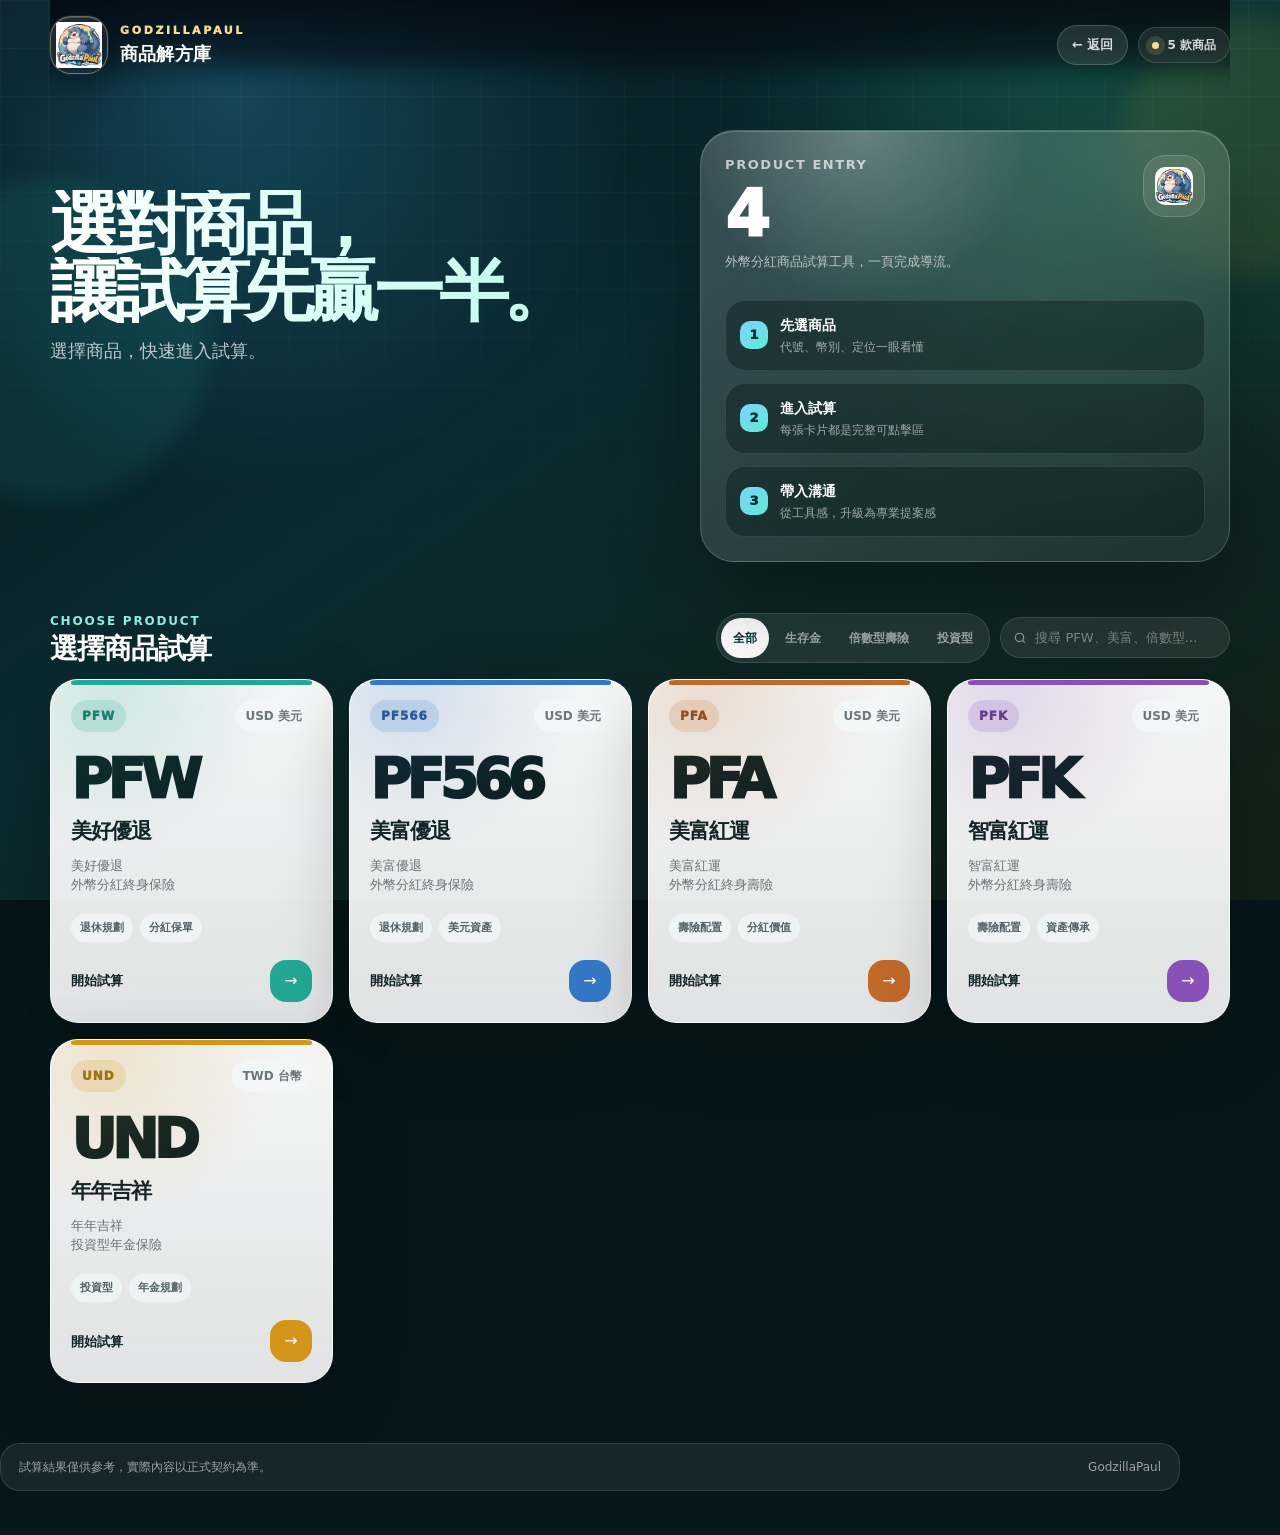
==== commit e3996e57: "Add files via upload" ====
--- a/products.html
+++ b/products.html
@@ -50,7 +50,7 @@
     </a>
     <div class="top-actions" style="display:flex;align-items:center;gap:10px">
       <a class="back-btn" href="./index.html" aria-label="返回主頁">← 返回</a>
-      <span class="pill"><span class="pulse"></span>4 款商品</span>
+      <span class="pill"><span class="pulse"></span>5 款商品</span>
     </div>
   </header>
 
@@ -103,6 +103,7 @@
             <button class="active" data-filter="all"      type="button">全部</button>
             <button data-filter="survival" type="button">生存金</button>
             <button data-filter="multiple" type="button">倍數型壽險</button>
+            <button data-filter="investment" type="button">投資型</button>
           </div>
           <label class="search" aria-label="搜尋商品">
             <svg viewBox="0 0 24 24" fill="none" stroke="currentColor" stroke-width="2">
@@ -158,6 +159,16 @@
           <div class="tags"><span class="tag">壽險配置</span><span class="tag">資產傳承</span></div>
           <div class="cta"><span class="cta-text">開始試算</span><span class="arrow">→</span></div>
         </a>
+        <a class="card card-und" data-type="investment"
+           data-keywords="UND 年年吉祥 投資型 投資型年金 台幣"
+           href="https://godzillapaul.github.io/UND/" target="_blank" rel="noopener">
+          <div class="card-top"><span class="badge">UND</span><span class="currency">TWD 台幣</span></div>
+          <div class="product-code">UND</div>
+          <div class="product-name">年年吉祥</div>
+          <div class="product-full">年年吉祥<br>投資型年金保險</div>
+          <div class="tags"><span class="tag">投資型</span><span class="tag">年金規劃</span></div>
+          <div class="cta"><span class="cta-text">開始試算</span><span class="arrow">→</span></div>
+        </a>
       </div>
 
       <div class="empty" id="emptyState">找不到符合的商品。換個關鍵字試試，別讓搜尋框比客戶還難搞。</div>
--- a/css/products.css
+++ b/css/products.css
@@ -312,6 +312,7 @@
 .card-pf566{ --c: #3478c5; --soft: rgba(52,120,197,.18); }
 .card-pfa  { --c: #c06a2a; --soft: rgba(192,106,42,.18); }
 .card-pfk  { --c: #8851b6; --soft: rgba(136,81,182,.18); }
+.card-und  { --c: #d4961a; --soft: rgba(212,150,26,.18); }
 
 /* Card internals */
 .card-top {
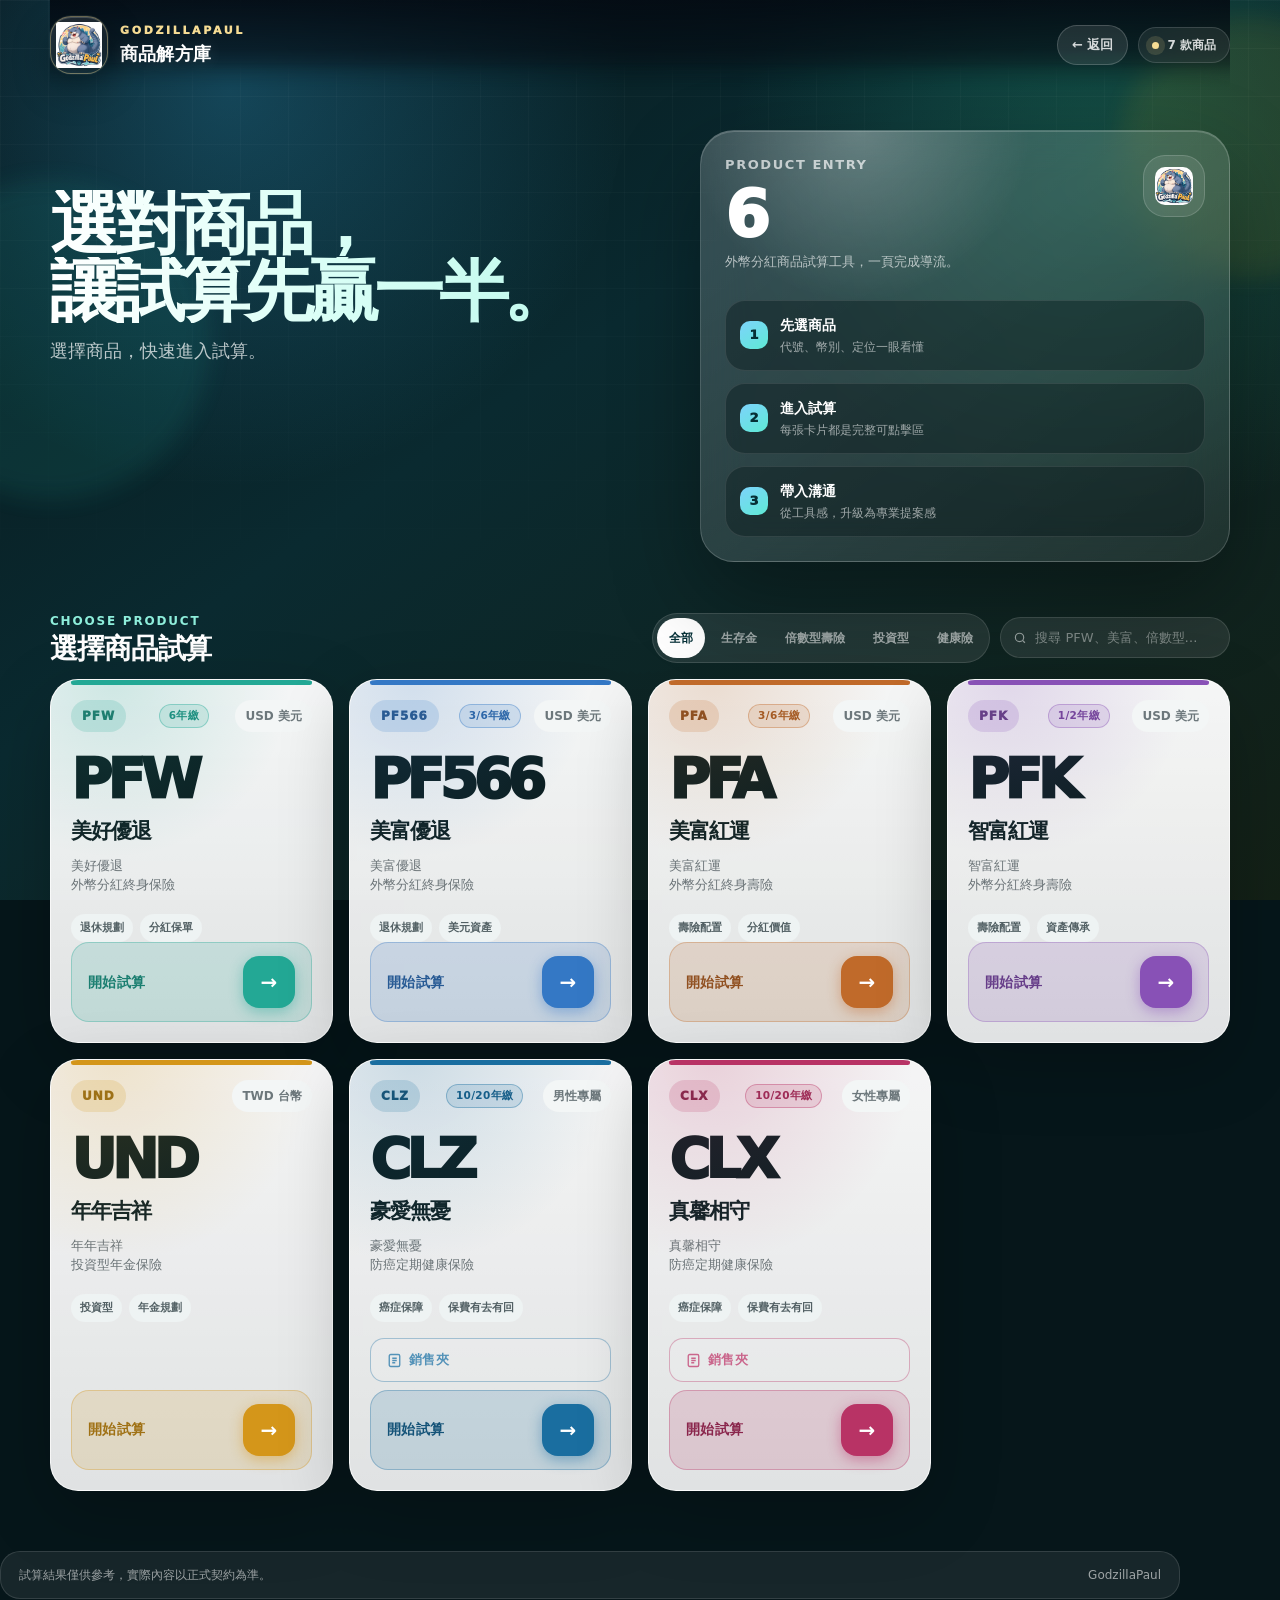
==== commit 79e9b0d0: "Add files via upload" ====
--- a/products.html
+++ b/products.html
@@ -50,7 +50,7 @@
     </a>
     <div class="top-actions" style="display:flex;align-items:center;gap:10px">
       <a class="back-btn" href="./index.html" aria-label="返回主頁">← 返回</a>
-      <span class="pill"><span class="pulse"></span>5 款商品</span>
+      <span class="pill"><span class="pulse"></span>7 款商品</span>
     </div>
   </header>
 
@@ -68,7 +68,7 @@
         <div class="panel-head">
           <div>
             <div class="panel-title">PRODUCT ENTRY</div>
-            <div class="panel-number">4</div>
+            <div class="panel-number">6</div>
             <div class="panel-note">外幣分紅商品試算工具，一頁完成導流。</div>
           </div>
           <div class="mini-logo" style="background:rgba(255,255,255,.10);border:1px solid rgba(255,255,255,.16)">
@@ -104,6 +104,7 @@
             <button data-filter="survival" type="button">生存金</button>
             <button data-filter="multiple" type="button">倍數型壽險</button>
             <button data-filter="investment" type="button">投資型</button>
+            <button data-filter="health" type="button">健康險</button>
           </div>
           <label class="search" aria-label="搜尋商品">
             <svg viewBox="0 0 24 24" fill="none" stroke="currentColor" stroke-width="2">
@@ -119,7 +120,7 @@
         <a class="card card-pfw" data-type="survival"
            data-keywords="PFW 美好優退 美好優退 外幣分紅終身保險 美元"
            href="https://godzillapaul.github.io/PFWX/" target="_blank" rel="noopener">
-          <div class="card-top"><span class="badge">PFW</span><span class="currency">USD 美元</span></div>
+          <div class="card-top"><span class="badge">PFW</span><span class="period-chip-inline">6年繳</span><span class="currency">USD 美元</span></div>
           <div class="product-code">PFW</div>
           <div class="product-name">美好優退</div>
           <div class="product-full">美好優退<br>外幣分紅終身保險</div>
@@ -130,7 +131,7 @@
         <a class="card card-pf566" data-type="survival"
            data-keywords="PF566 美富優退 美富優退 外幣分紅終身保險 美元"
            href="https://godzillapaul.github.io/PF566/" target="_blank" rel="noopener">
-          <div class="card-top"><span class="badge">PF566</span><span class="currency">USD 美元</span></div>
+          <div class="card-top"><span class="badge">PF566</span><span class="period-chip-inline">3/6年繳</span><span class="currency">USD 美元</span></div>
           <div class="product-code">PF566</div>
           <div class="product-name">美富優退</div>
           <div class="product-full">美富優退<br>外幣分紅終身保險</div>
@@ -141,7 +142,7 @@
         <a class="card card-pfa" data-type="multiple"
            data-keywords="PFA 美富紅運 美富紅運 外幣分紅終身壽險 美元"
            href="https://godzillapaul.github.io/PFA3-6/" target="_blank" rel="noopener">
-          <div class="card-top"><span class="badge">PFA</span><span class="currency">USD 美元</span></div>
+          <div class="card-top"><span class="badge">PFA</span><span class="period-chip-inline">3/6年繳</span><span class="currency">USD 美元</span></div>
           <div class="product-code">PFA</div>
           <div class="product-name">美富紅運</div>
           <div class="product-full">美富紅運<br>外幣分紅終身壽險</div>
@@ -152,7 +153,7 @@
         <a class="card card-pfk" data-type="multiple"
            data-keywords="PFK 智富紅運 智富紅運 外幣分紅終身壽險 美元"
            href="https://godzillapaul.github.io/PFK1-2.index/" target="_blank" rel="noopener">
-          <div class="card-top"><span class="badge">PFK</span><span class="currency">USD 美元</span></div>
+          <div class="card-top"><span class="badge">PFK</span><span class="period-chip-inline">1/2年繳</span><span class="currency">USD 美元</span></div>
           <div class="product-code">PFK</div>
           <div class="product-name">智富紅運</div>
           <div class="product-full">智富紅運<br>外幣分紅終身壽險</div>
@@ -169,6 +170,41 @@
           <div class="tags"><span class="tag">投資型</span><span class="tag">年金規劃</span></div>
           <div class="cta"><span class="cta-text">開始試算</span><span class="arrow">→</span></div>
         </a>
+        <div class="card card-clz" data-type="health"
+           data-keywords="CLZ 豪愛無憂 男性 防癌 癌症險 癌症 定期健康保險 台幣">
+          <div class="card-top"><span class="badge">CLZ</span><span class="period-chip-inline">10/20年繳</span><span class="currency">男性專屬</span></div>
+          <div class="product-code">CLZ</div>
+          <div class="product-name">豪愛無憂</div>
+          <div class="product-full">豪愛無憂<br>防癌定期健康保險</div>
+          <div class="tags"><span class="tag">癌症保障</span><span class="tag">保費有去有回</span></div>
+          <div class="card-dual-actions">
+            <a class="pitch-btn" href="https://godzillapaul.github.io/CLZ/" target="_blank" rel="noopener">
+              <svg viewBox="0 0 20 20" fill="none" stroke="currentColor" stroke-width="1.8" width="15" height="15"><rect x="3" y="2" width="14" height="16" rx="2"/><path d="M7 7h6M7 10h6M7 13h4"/></svg>
+              銷售夾
+            </a>
+            <a class="cta" href="https://godzillapaul.github.io/CLZ/" target="_blank" rel="noopener">
+              <span class="cta-text">開始試算</span><span class="arrow">→</span>
+            </a>
+          </div>
+        </div>
+
+        <div class="card card-clx" data-type="health"
+           data-keywords="CLX 真馨相守 女性 防癌 癌症險 癌症 定期健康保險 台幣">
+          <div class="card-top"><span class="badge">CLX</span><span class="period-chip-inline">10/20年繳</span><span class="currency">女性專屬</span></div>
+          <div class="product-code">CLX</div>
+          <div class="product-name">真馨相守</div>
+          <div class="product-full">真馨相守<br>防癌定期健康保險</div>
+          <div class="tags"><span class="tag">癌症保障</span><span class="tag">保費有去有回</span></div>
+          <div class="card-dual-actions">
+            <a class="pitch-btn" href="https://godzillapaul.github.io/CLX/" target="_blank" rel="noopener">
+              <svg viewBox="0 0 20 20" fill="none" stroke="currentColor" stroke-width="1.8" width="15" height="15"><rect x="3" y="2" width="14" height="16" rx="2"/><path d="M7 7h6M7 10h6M7 13h4"/></svg>
+              銷售夾
+            </a>
+            <a class="cta" href="https://godzillapaul.github.io/CLX/" target="_blank" rel="noopener">
+              <span class="cta-text">開始試算</span><span class="arrow">→</span>
+            </a>
+          </div>
+        </div>
       </div>
 
       <div class="empty" id="emptyState">找不到符合的商品。換個關鍵字試試，別讓搜尋框比客戶還難搞。</div>
--- a/css/products.css
+++ b/css/products.css
@@ -313,6 +313,8 @@
 .card-pfa  { --c: #c06a2a; --soft: rgba(192,106,42,.18); }
 .card-pfk  { --c: #8851b6; --soft: rgba(136,81,182,.18); }
 .card-und  { --c: #d4961a; --soft: rgba(212,150,26,.18); }
+.card-clz  { --c: #1a6ea0; --soft: rgba(26,110,160,.18); }
+.card-clx  { --c: #b83365; --soft: rgba(184,51,101,.18); }
 
 /* Card internals */
 .card-top {
@@ -373,20 +375,92 @@
   display: flex;
   align-items: center;
   justify-content: space-between;
-  gap: 12px;
-  padding-top: 18px;
-}
-.cta-text { font-size: 13px; font-weight: 950; color: #102326; }
+  gap: 10px;
+  padding: 13px 16px;
+  border-radius: 18px;
+  background: color-mix(in srgb, var(--c) 16%, transparent);
+  border: 1px solid color-mix(in srgb, var(--c) 32%, transparent);
+  transition: background .2s;
+}
+.card:hover .cta {
+  background: color-mix(in srgb, var(--c) 26%, transparent);
+}
+.cta-text {
+  font-size: 14px;
+  font-weight: 800;
+  color: color-mix(in srgb, var(--c) 90%, #000 30%);
+  letter-spacing: .02em;
+}
 .arrow {
-  width: 42px; height: 42px;
+  width: 52px; height: 52px;
   border-radius: 16px;
   display: grid;
   place-items: center;
+  font-size: 20px;
+  font-weight: 700;
   background: var(--c);
   color: #fff;
-  transition: transform .24s ease;
-}
-.card:hover .arrow { transform: translateX(4px); }
+  flex-shrink: 0;
+  box-shadow: 0 4px 14px color-mix(in srgb, var(--c) 45%, transparent);
+  transition: transform .24s ease, box-shadow .24s ease;
+}
+.card:hover .arrow {
+  transform: translateX(5px);
+  box-shadow: 0 6px 20px color-mix(in srgb, var(--c) 55%, transparent);
+}
+
+/* ── 年期 inline chip（badge 後方，不增加高度）── */
+.period-chip-inline {
+  display: inline-flex;
+  align-items: center;
+  padding: 3px 9px;
+  border-radius: 999px;
+  background: color-mix(in srgb, var(--c) 14%, transparent);
+  border: 1px solid color-mix(in srgb, var(--c) 38%, transparent);
+  color: color-mix(in srgb, var(--c) 90%, #000 15%);
+  font-size: 10.5px;
+  font-weight: 700;
+  letter-spacing: .03em;
+  vertical-align: middle;
+  margin-left: 6px;
+  white-space: nowrap;
+}
+
+
+
+
+/* ── Dual-action cards (CLZ / CLX) ── */
+div.card { cursor: default; }
+div.card:hover { transform: translateY(-7px); box-shadow: 0 32px 90px rgba(0,0,0,.34); }
+
+.card-dual-actions {
+  margin-top: auto;
+  display: flex;
+  flex-direction: column;
+  gap: 8px;
+  padding-top: 16px;
+}
+
+.pitch-btn {
+  display: flex;
+  align-items: center;
+  gap: 7px;
+  padding: 11px 16px;
+  border-radius: 14px;
+  background: rgba(255,255,255,.09);
+  border: 1px solid rgba(255,255,255,.18);
+  color: rgba(255,255,255,.88);
+  font-size: 13px;
+  font-weight: 700;
+  text-decoration: none;
+  letter-spacing: .02em;
+  transition: background .2s;
+}
+.pitch-btn:hover { background: rgba(255,255,255,.16); }
+.card-clz .pitch-btn { color: color-mix(in srgb, var(--c) 90%, white 30%); border-color: color-mix(in srgb, var(--c) 35%, transparent); }
+.card-clx .pitch-btn { color: color-mix(in srgb, var(--c) 90%, white 30%); border-color: color-mix(in srgb, var(--c) 35%, transparent); }
+
+.card-dual-actions .cta { text-decoration: none; }
 
 /* ── Empty state ── */
 .empty {
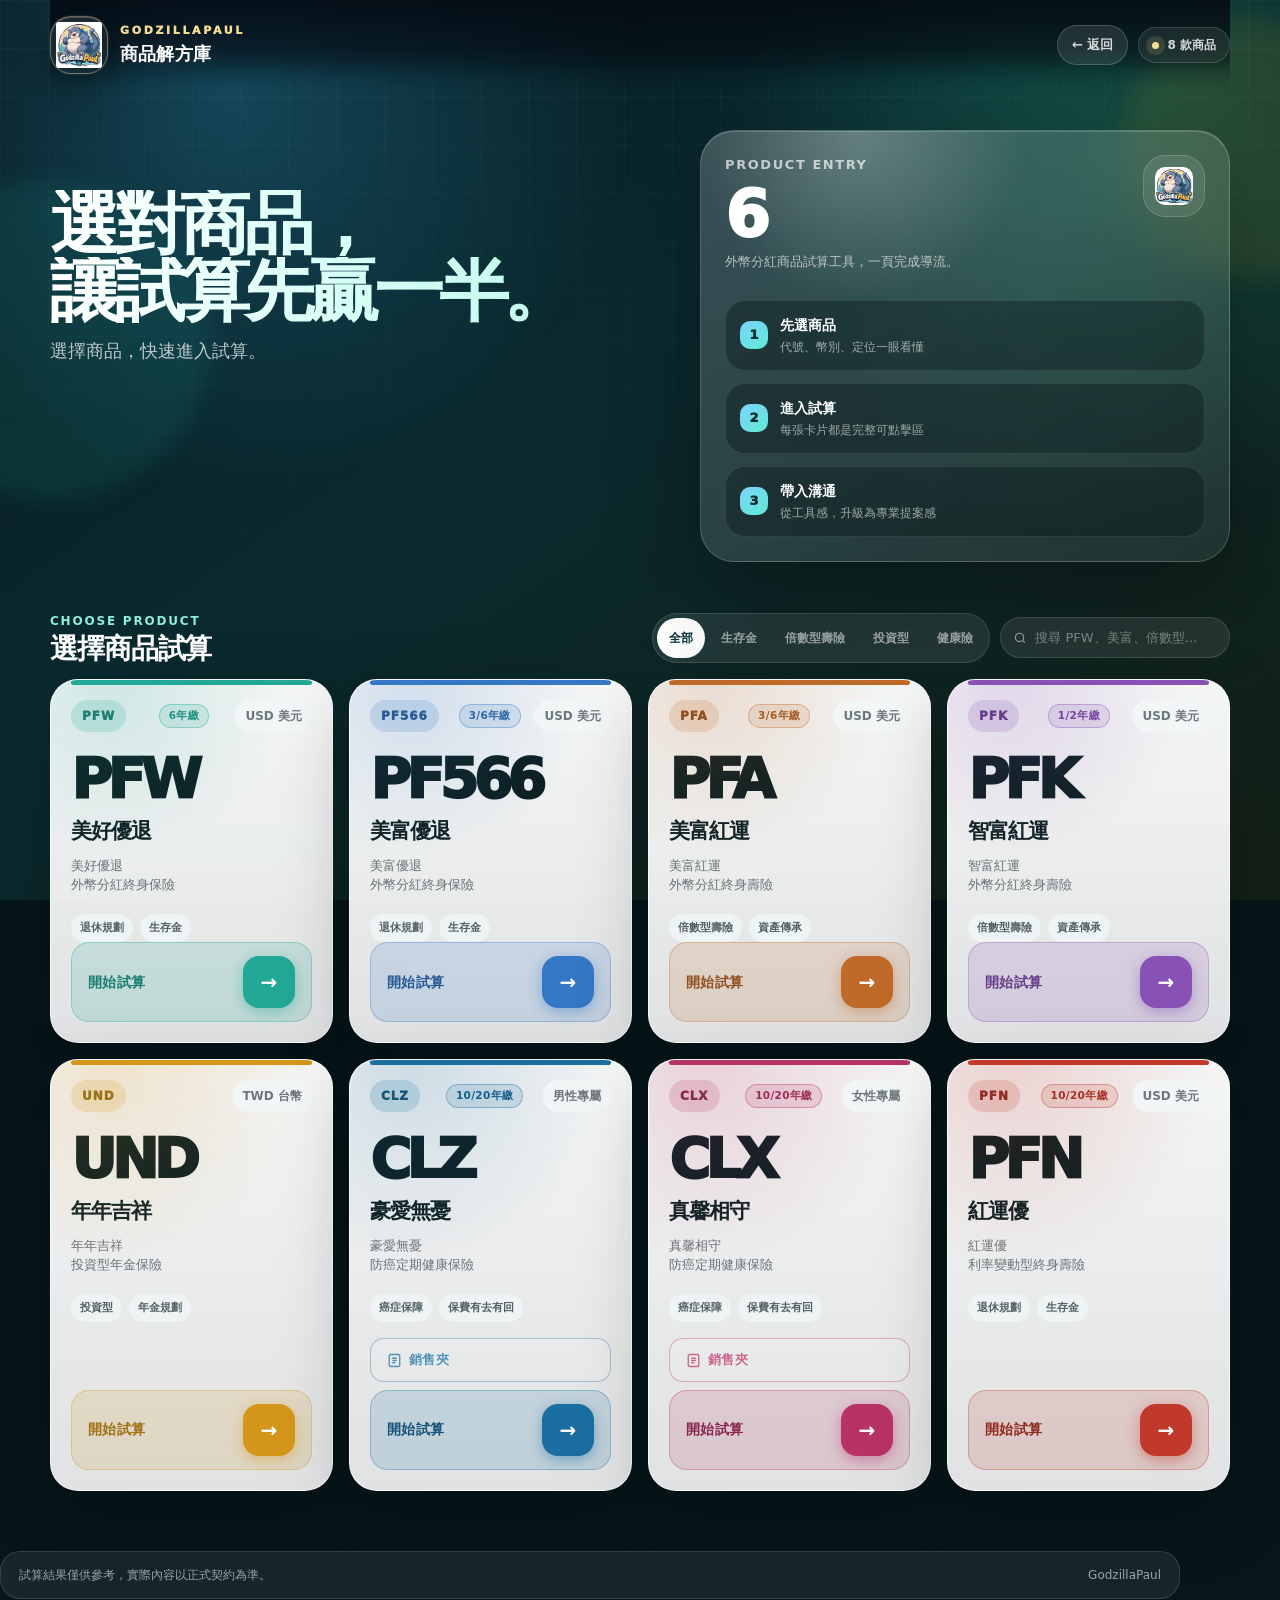
==== commit adad4060: "Add files via upload" ====
--- a/products.html
+++ b/products.html
@@ -50,7 +50,7 @@
     </a>
     <div class="top-actions" style="display:flex;align-items:center;gap:10px">
       <a class="back-btn" href="./index.html" aria-label="返回主頁">← 返回</a>
-      <span class="pill"><span class="pulse"></span>7 款商品</span>
+      <span class="pill"><span class="pulse"></span>8 款商品</span>
     </div>
   </header>
 
@@ -124,7 +124,7 @@
           <div class="product-code">PFW</div>
           <div class="product-name">美好優退</div>
           <div class="product-full">美好優退<br>外幣分紅終身保險</div>
-          <div class="tags"><span class="tag">退休規劃</span><span class="tag">分紅保單</span></div>
+          <div class="tags"><span class="tag">退休規劃</span><span class="tag">生存金</span></div>
           <div class="cta"><span class="cta-text">開始試算</span><span class="arrow">→</span></div>
         </a>
 
@@ -135,7 +135,7 @@
           <div class="product-code">PF566</div>
           <div class="product-name">美富優退</div>
           <div class="product-full">美富優退<br>外幣分紅終身保險</div>
-          <div class="tags"><span class="tag">退休規劃</span><span class="tag">美元資產</span></div>
+          <div class="tags"><span class="tag">退休規劃</span><span class="tag">生存金</span></div>
           <div class="cta"><span class="cta-text">開始試算</span><span class="arrow">→</span></div>
         </a>
 
@@ -146,7 +146,7 @@
           <div class="product-code">PFA</div>
           <div class="product-name">美富紅運</div>
           <div class="product-full">美富紅運<br>外幣分紅終身壽險</div>
-          <div class="tags"><span class="tag">壽險配置</span><span class="tag">分紅價值</span></div>
+          <div class="tags"><span class="tag">倍數型壽險</span><span class="tag">資產傳承</span></div>
           <div class="cta"><span class="cta-text">開始試算</span><span class="arrow">→</span></div>
         </a>
 
@@ -157,7 +157,7 @@
           <div class="product-code">PFK</div>
           <div class="product-name">智富紅運</div>
           <div class="product-full">智富紅運<br>外幣分紅終身壽險</div>
-          <div class="tags"><span class="tag">壽險配置</span><span class="tag">資產傳承</span></div>
+          <div class="tags"><span class="tag">倍數型壽險</span><span class="tag">資產傳承</span></div>
           <div class="cta"><span class="cta-text">開始試算</span><span class="arrow">→</span></div>
         </a>
         <a class="card card-und" data-type="investment"
@@ -205,6 +205,18 @@
             </a>
           </div>
         </div>
+
+        <a class="card card-pfn" data-type="survival"
+           data-keywords="PFN 紅運優 生存金 退休規劃 美元 儲蓄 分紅 利變" href="https://godzillapaul.github.io/PFN10-20/" target="_blank" rel="noopener">
+          <div class="card-top"><span class="badge">PFN</span><span class="period-chip-inline">10/20年繳</span><span class="currency">USD 美元</span></div>
+          <div class="product-code">PFN</div>
+          <div class="product-name">紅運優</div>
+          <div class="product-full">紅運優<br>利率變動型終身壽險</div>
+          <div class="tags"><span class="tag">退休規劃</span><span class="tag">生存金</span></div>
+          <div class="cta">
+            <span class="cta-text">開始試算</span><span class="arrow">→</span>
+          </div>
+        </a>
       </div>
 
       <div class="empty" id="emptyState">找不到符合的商品。換個關鍵字試試，別讓搜尋框比客戶還難搞。</div>
--- a/css/products.css
+++ b/css/products.css
@@ -315,6 +315,7 @@
 .card-und  { --c: #d4961a; --soft: rgba(212,150,26,.18); }
 .card-clz  { --c: #1a6ea0; --soft: rgba(26,110,160,.18); }
 .card-clx  { --c: #b83365; --soft: rgba(184,51,101,.18); }
+.card-pfn  { --c: #c0392b; --soft: rgba(192,57,43,.18); }
 
 /* Card internals */
 .card-top {
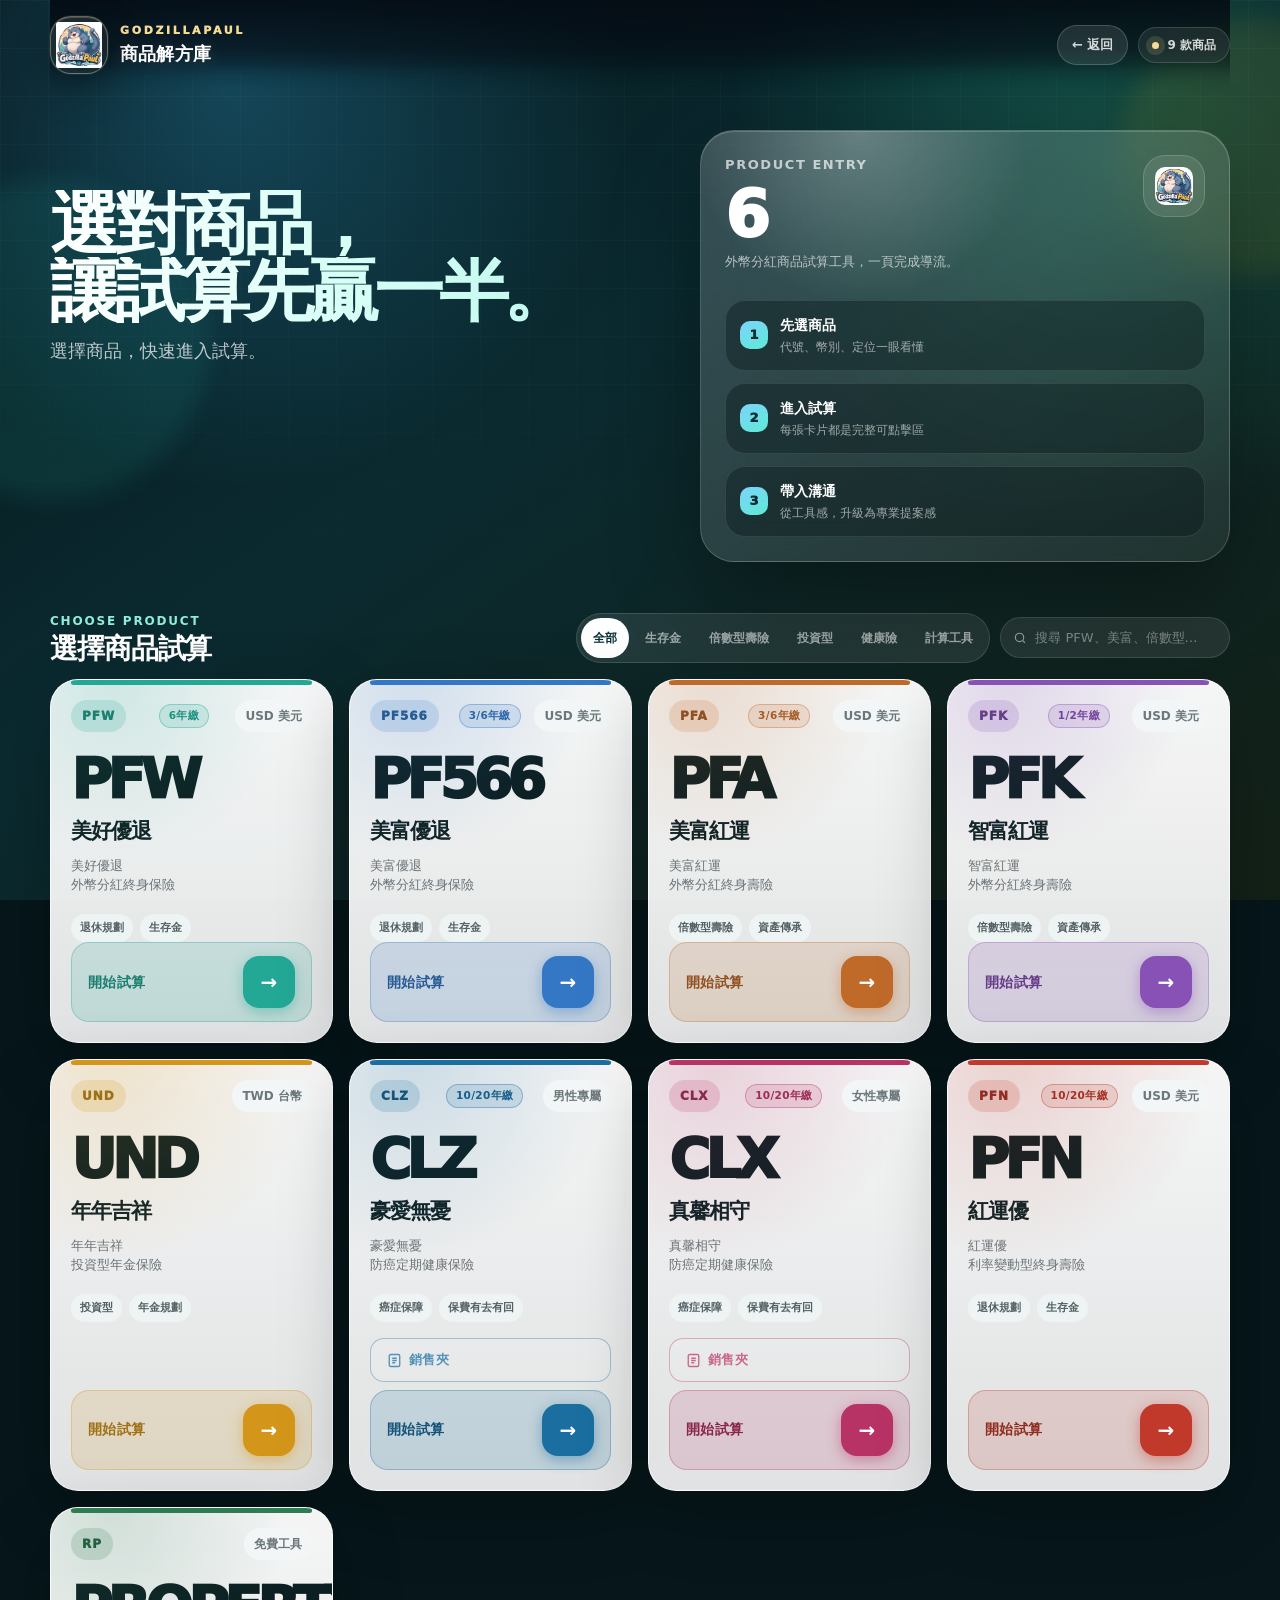
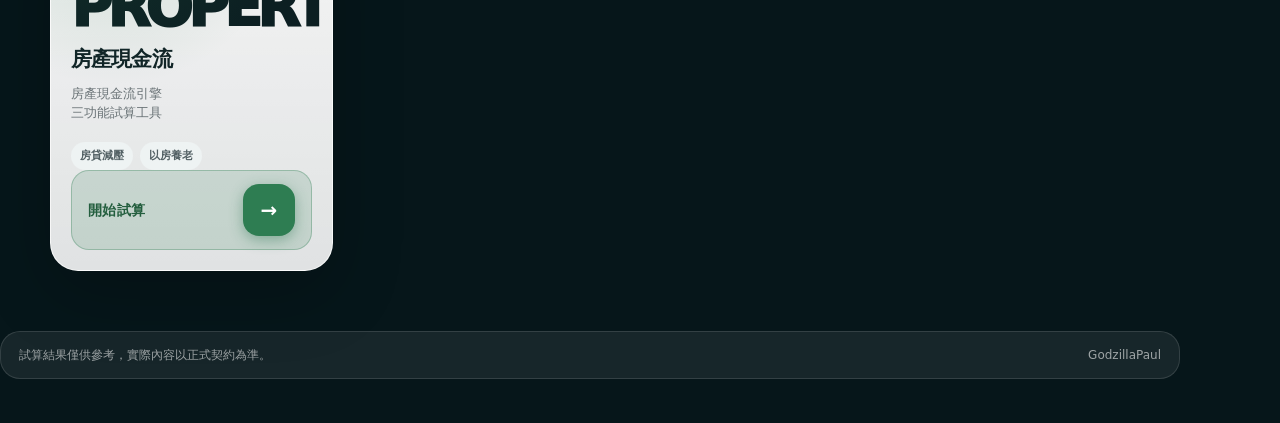
==== commit ab33f21d: "Add files via upload" ====
--- a/products.html
+++ b/products.html
@@ -50,7 +50,7 @@
     </a>
     <div class="top-actions" style="display:flex;align-items:center;gap:10px">
       <a class="back-btn" href="./index.html" aria-label="返回主頁">← 返回</a>
-      <span class="pill"><span class="pulse"></span>8 款商品</span>
+      <span class="pill"><span class="pulse"></span>9 款商品</span>
     </div>
   </header>
 
@@ -105,6 +105,7 @@
             <button data-filter="multiple" type="button">倍數型壽險</button>
             <button data-filter="investment" type="button">投資型</button>
             <button data-filter="health" type="button">健康險</button>
+            <button data-filter="tool" type="button">計算工具</button>
           </div>
           <label class="search" aria-label="搜尋商品">
             <svg viewBox="0 0 24 24" fill="none" stroke="currentColor" stroke-width="2">
@@ -217,6 +218,18 @@
             <span class="cta-text">開始試算</span><span class="arrow">→</span>
           </div>
         </a>
+        <a class="card card-property" data-type="tool"
+           data-keywords="房產現金流 房貸 以房養老 退休 現金流 房貸計算機 減壓"
+           href="https://godzillapaul.github.io/PROPERTY-CASHFLOW/" target="_blank" rel="noopener">
+          <div class="card-top"><span class="badge">RP</span><span class="currency">免費工具</span></div>
+          <div class="product-code">PROPERTY</div>
+          <div class="product-name">房產現金流</div>
+          <div class="product-full">房產現金流引擎<br>三功能試算工具</div>
+          <div class="tags"><span class="tag">房貸減壓</span><span class="tag">以房養老</span></div>
+          <div class="cta">
+            <span class="cta-text">開始試算</span><span class="arrow">→</span>
+          </div>
+        </a>
       </div>
 
       <div class="empty" id="emptyState">找不到符合的商品。換個關鍵字試試，別讓搜尋框比客戶還難搞。</div>
--- a/css/products.css
+++ b/css/products.css
@@ -315,7 +315,8 @@
 .card-und  { --c: #d4961a; --soft: rgba(212,150,26,.18); }
 .card-clz  { --c: #1a6ea0; --soft: rgba(26,110,160,.18); }
 .card-clx  { --c: #b83365; --soft: rgba(184,51,101,.18); }
-.card-pfn  { --c: #c0392b; --soft: rgba(192,57,43,.18); }
+.card-pfn      { --c: #c0392b; --soft: rgba(192,57,43,.18); }
+.card-property { --c: #2e7d52; --soft: rgba(46,125,82,.18); }
 
 /* Card internals */
 .card-top {
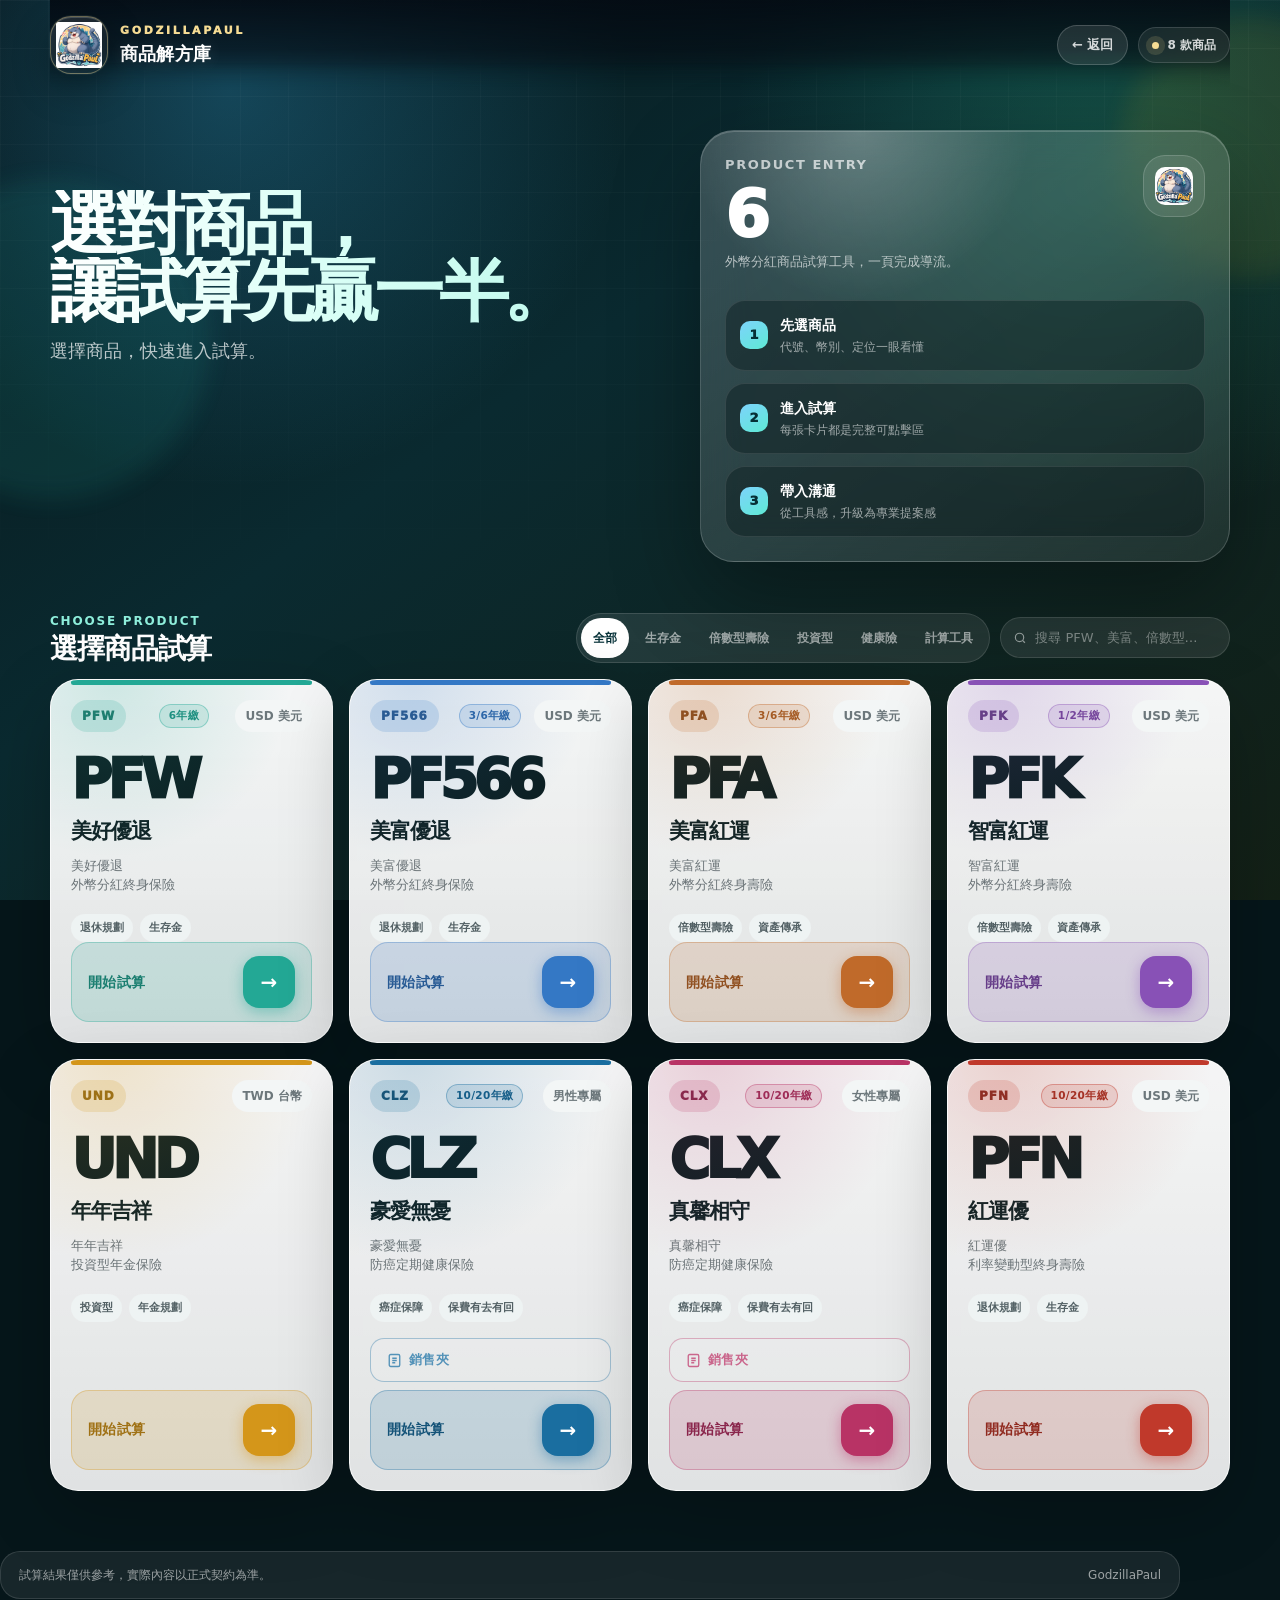
==== commit 6a235dbb: "Add files via upload" ====
--- a/products.html
+++ b/products.html
@@ -50,7 +50,7 @@
     </a>
     <div class="top-actions" style="display:flex;align-items:center;gap:10px">
       <a class="back-btn" href="./index.html" aria-label="返回主頁">← 返回</a>
-      <span class="pill"><span class="pulse"></span>9 款商品</span>
+      <span class="pill"><span class="pulse"></span>8 款商品</span>
     </div>
   </header>
 
@@ -218,18 +218,6 @@
             <span class="cta-text">開始試算</span><span class="arrow">→</span>
           </div>
         </a>
-        <a class="card card-property" data-type="tool"
-           data-keywords="房產現金流 房貸 以房養老 退休 現金流 房貸計算機 減壓"
-           href="https://godzillapaul.github.io/PROPERTY-CASHFLOW/" target="_blank" rel="noopener">
-          <div class="card-top"><span class="badge">RP</span><span class="currency">免費工具</span></div>
-          <div class="product-code">PROPERTY</div>
-          <div class="product-name">房產現金流</div>
-          <div class="product-full">房產現金流引擎<br>三功能試算工具</div>
-          <div class="tags"><span class="tag">房貸減壓</span><span class="tag">以房養老</span></div>
-          <div class="cta">
-            <span class="cta-text">開始試算</span><span class="arrow">→</span>
-          </div>
-        </a>
       </div>
 
       <div class="empty" id="emptyState">找不到符合的商品。換個關鍵字試試，別讓搜尋框比客戶還難搞。</div>
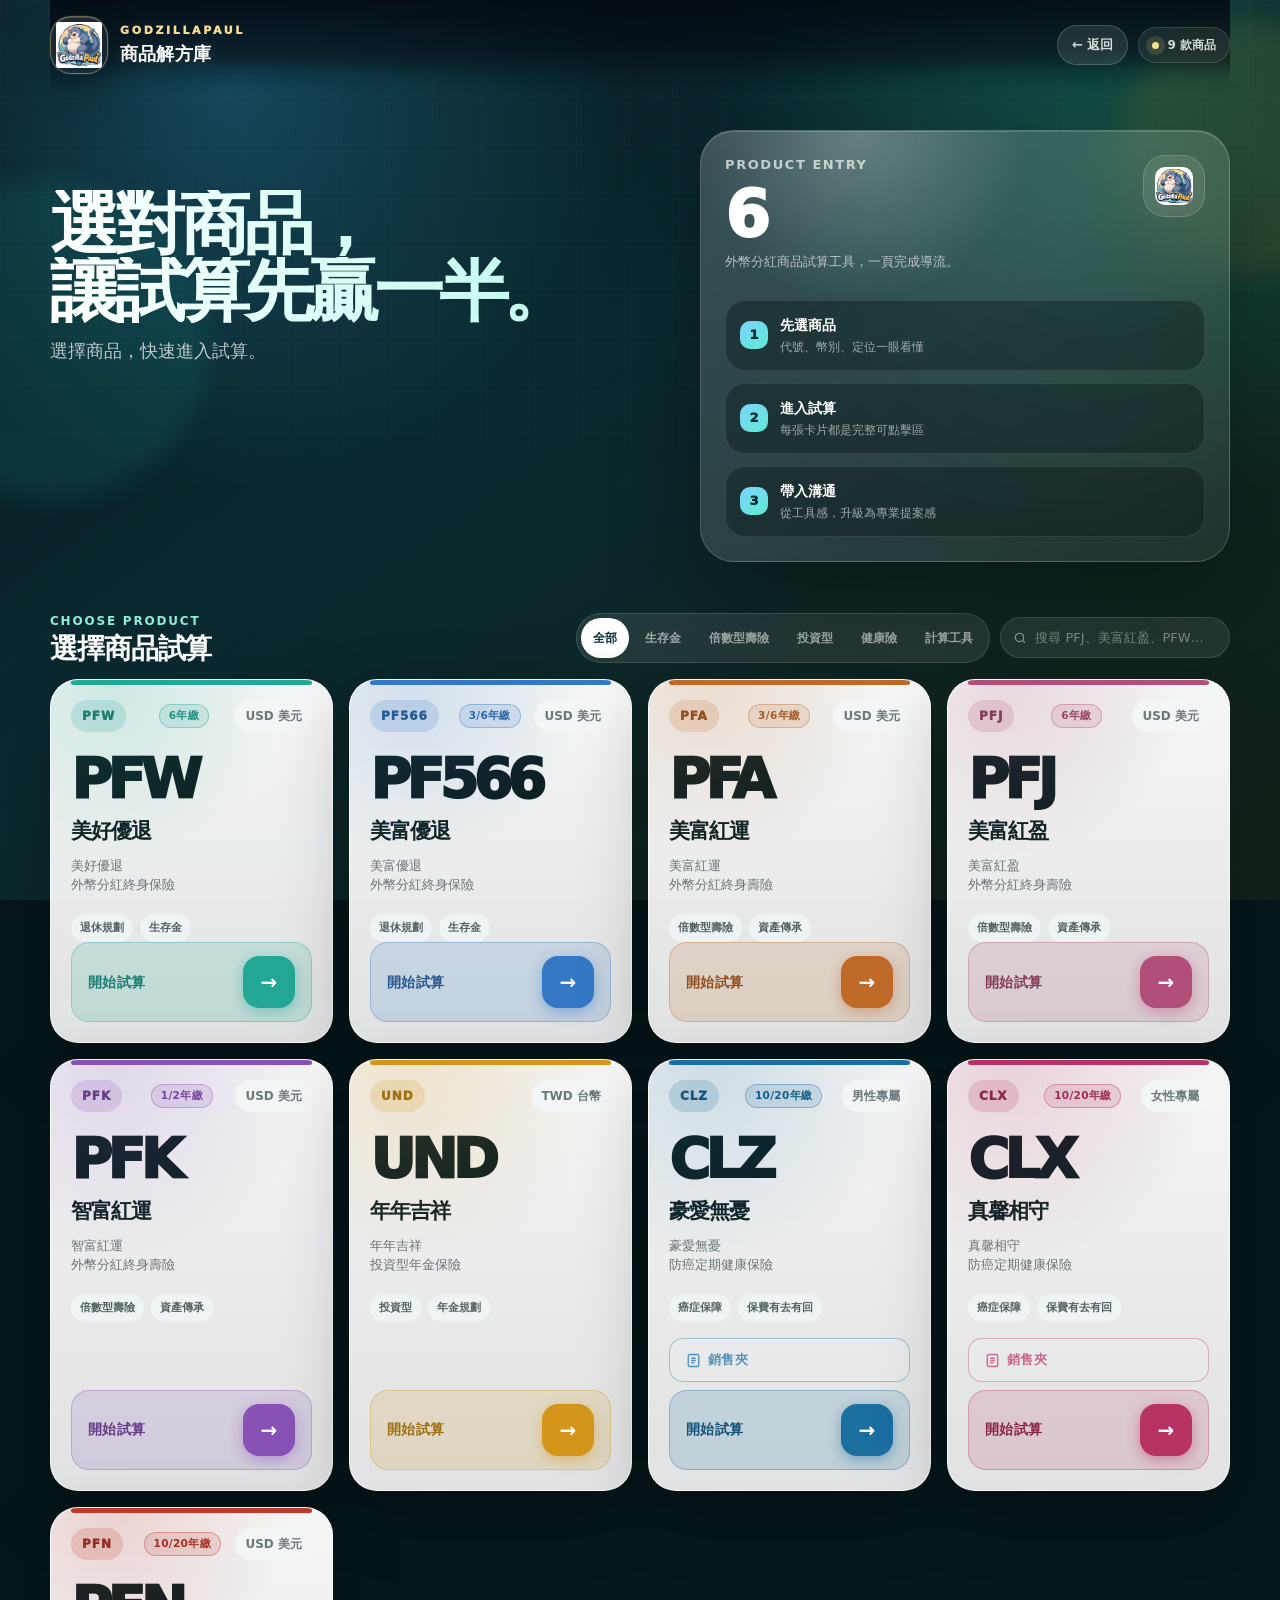
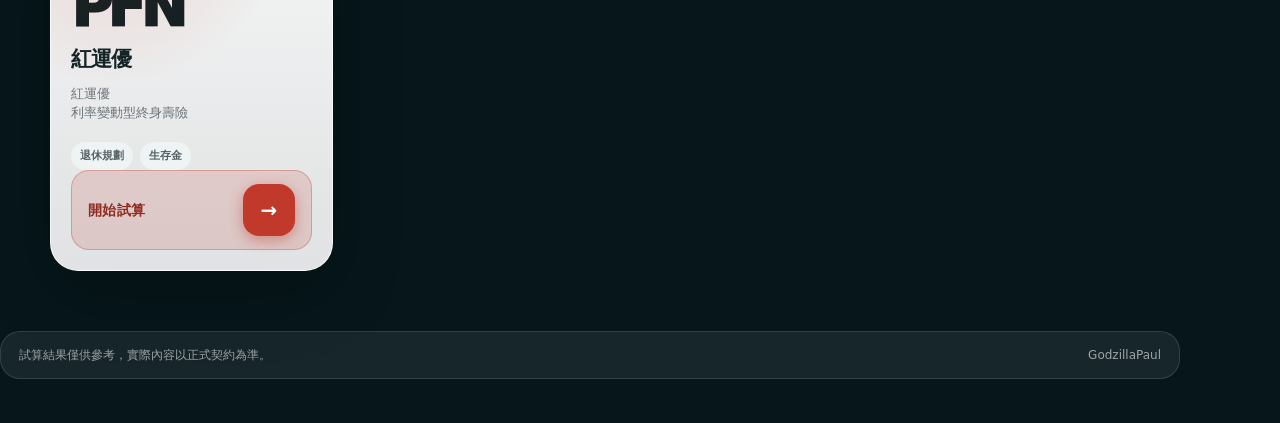
==== commit 31ee80c7: "Add files via upload" ====
--- a/products.html
+++ b/products.html
@@ -50,7 +50,7 @@
     </a>
     <div class="top-actions" style="display:flex;align-items:center;gap:10px">
       <a class="back-btn" href="./index.html" aria-label="返回主頁">← 返回</a>
-      <span class="pill"><span class="pulse"></span>8 款商品</span>
+      <span class="pill"><span class="pulse"></span>9 款商品</span>
     </div>
   </header>
 
@@ -112,7 +112,7 @@
               <circle cx="11" cy="11" r="7"></circle>
               <path d="m20 20-3.5-3.5"></path>
             </svg>
-            <input id="searchInput" autocomplete="off" placeholder="搜尋 PFW、美富、倍數型…">
+            <input id="searchInput" autocomplete="off" placeholder="搜尋 PFJ、美富紅盈、PFW…">
           </label>
         </div>
       </div>
@@ -147,6 +147,17 @@
           <div class="product-code">PFA</div>
           <div class="product-name">美富紅運</div>
           <div class="product-full">美富紅運<br>外幣分紅終身壽險</div>
+          <div class="tags"><span class="tag">倍數型壽險</span><span class="tag">資產傳承</span></div>
+          <div class="cta"><span class="cta-text">開始試算</span><span class="arrow">→</span></div>
+        </a>
+
+        <a class="card card-pfj" data-type="multiple"
+           data-keywords="PFJ 美富紅盈 美富紅盈 外幣分紅終身壽險 美元 6年繳"
+           href="https://godzillapaul.github.io/PFJ/" target="_blank" rel="noopener">
+          <div class="card-top"><span class="badge">PFJ</span><span class="period-chip-inline">6年繳</span><span class="currency">USD 美元</span></div>
+          <div class="product-code">PFJ</div>
+          <div class="product-name">美富紅盈</div>
+          <div class="product-full">美富紅盈<br>外幣分紅終身壽險</div>
           <div class="tags"><span class="tag">倍數型壽險</span><span class="tag">資產傳承</span></div>
           <div class="cta"><span class="cta-text">開始試算</span><span class="arrow">→</span></div>
         </a>
--- a/css/products.css
+++ b/css/products.css
@@ -312,6 +312,7 @@
 .card-pf566{ --c: #3478c5; --soft: rgba(52,120,197,.18); }
 .card-pfa  { --c: #c06a2a; --soft: rgba(192,106,42,.18); }
 .card-pfk  { --c: #8851b6; --soft: rgba(136,81,182,.18); }
+.card-pfj  { --c: #b14f78; --soft: rgba(177,79,120,.18); }
 .card-und  { --c: #d4961a; --soft: rgba(212,150,26,.18); }
 .card-clz  { --c: #1a6ea0; --soft: rgba(26,110,160,.18); }
 .card-clx  { --c: #b83365; --soft: rgba(184,51,101,.18); }
